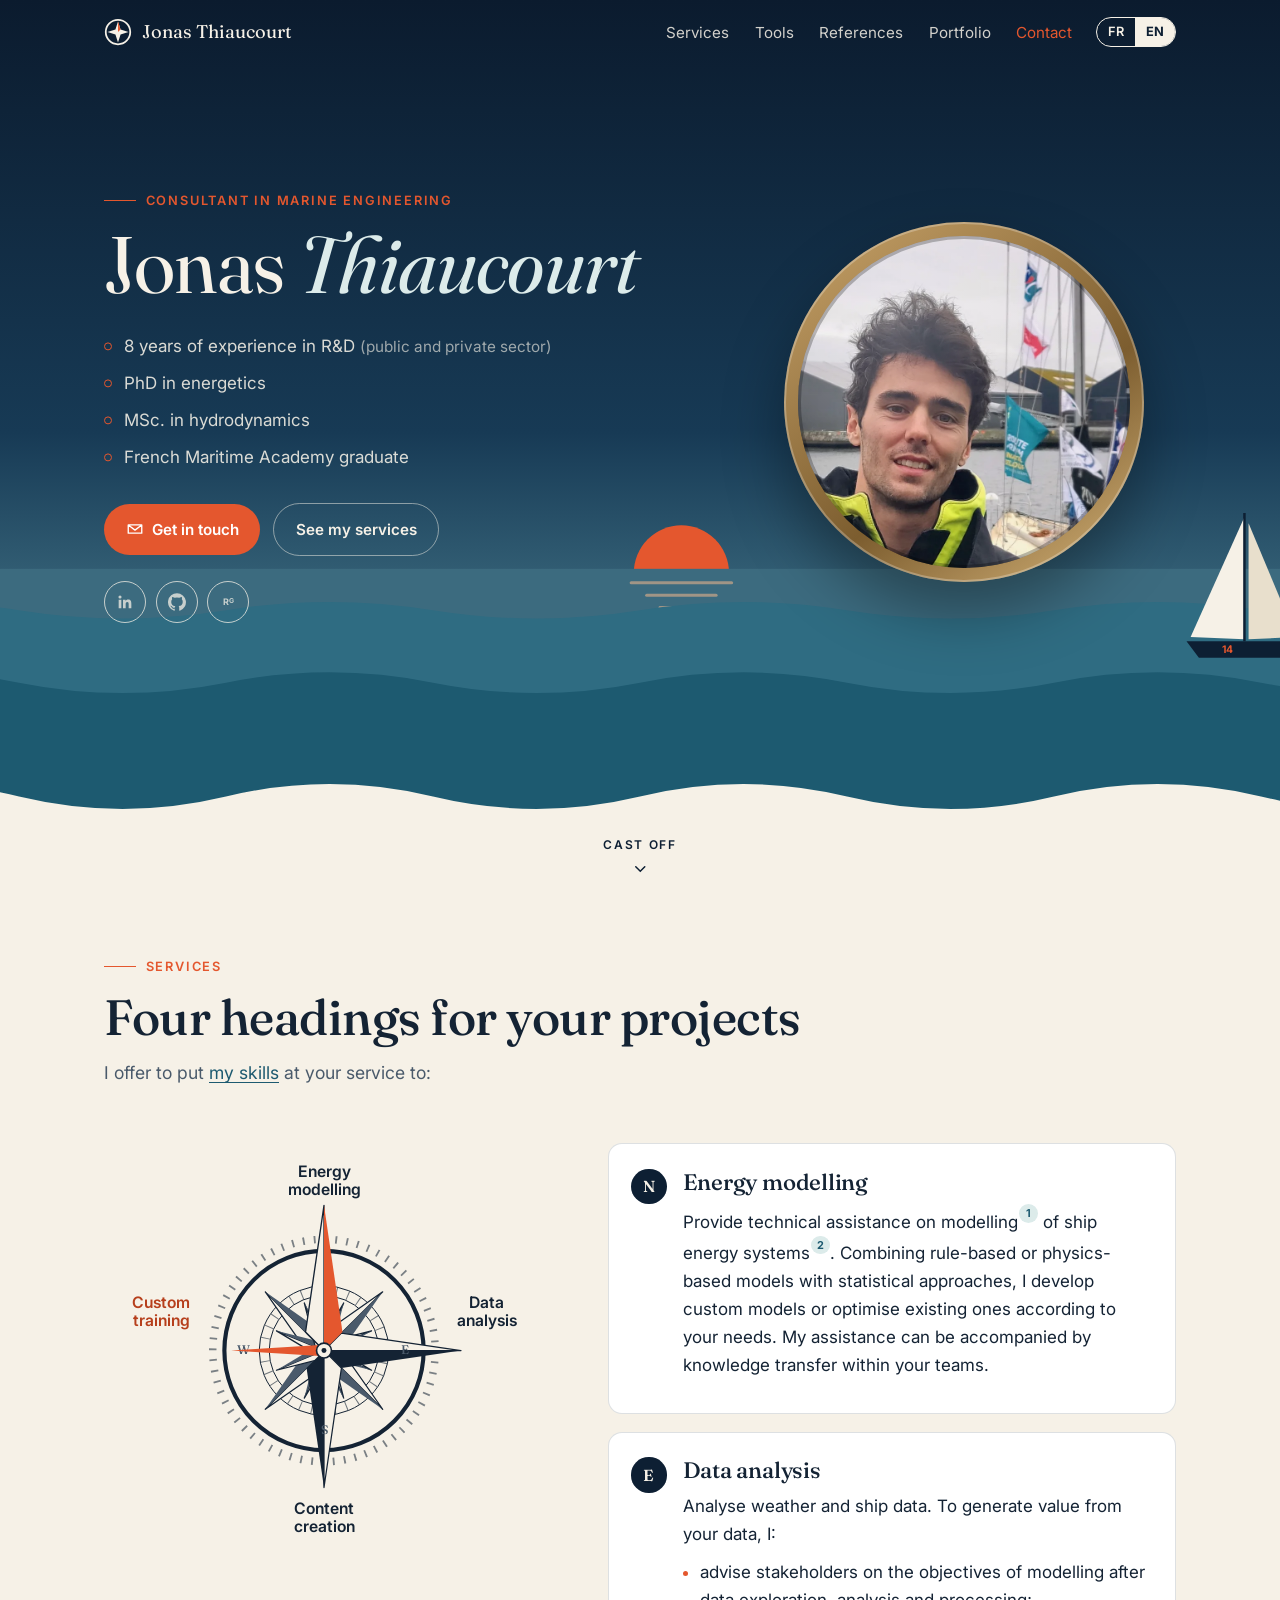
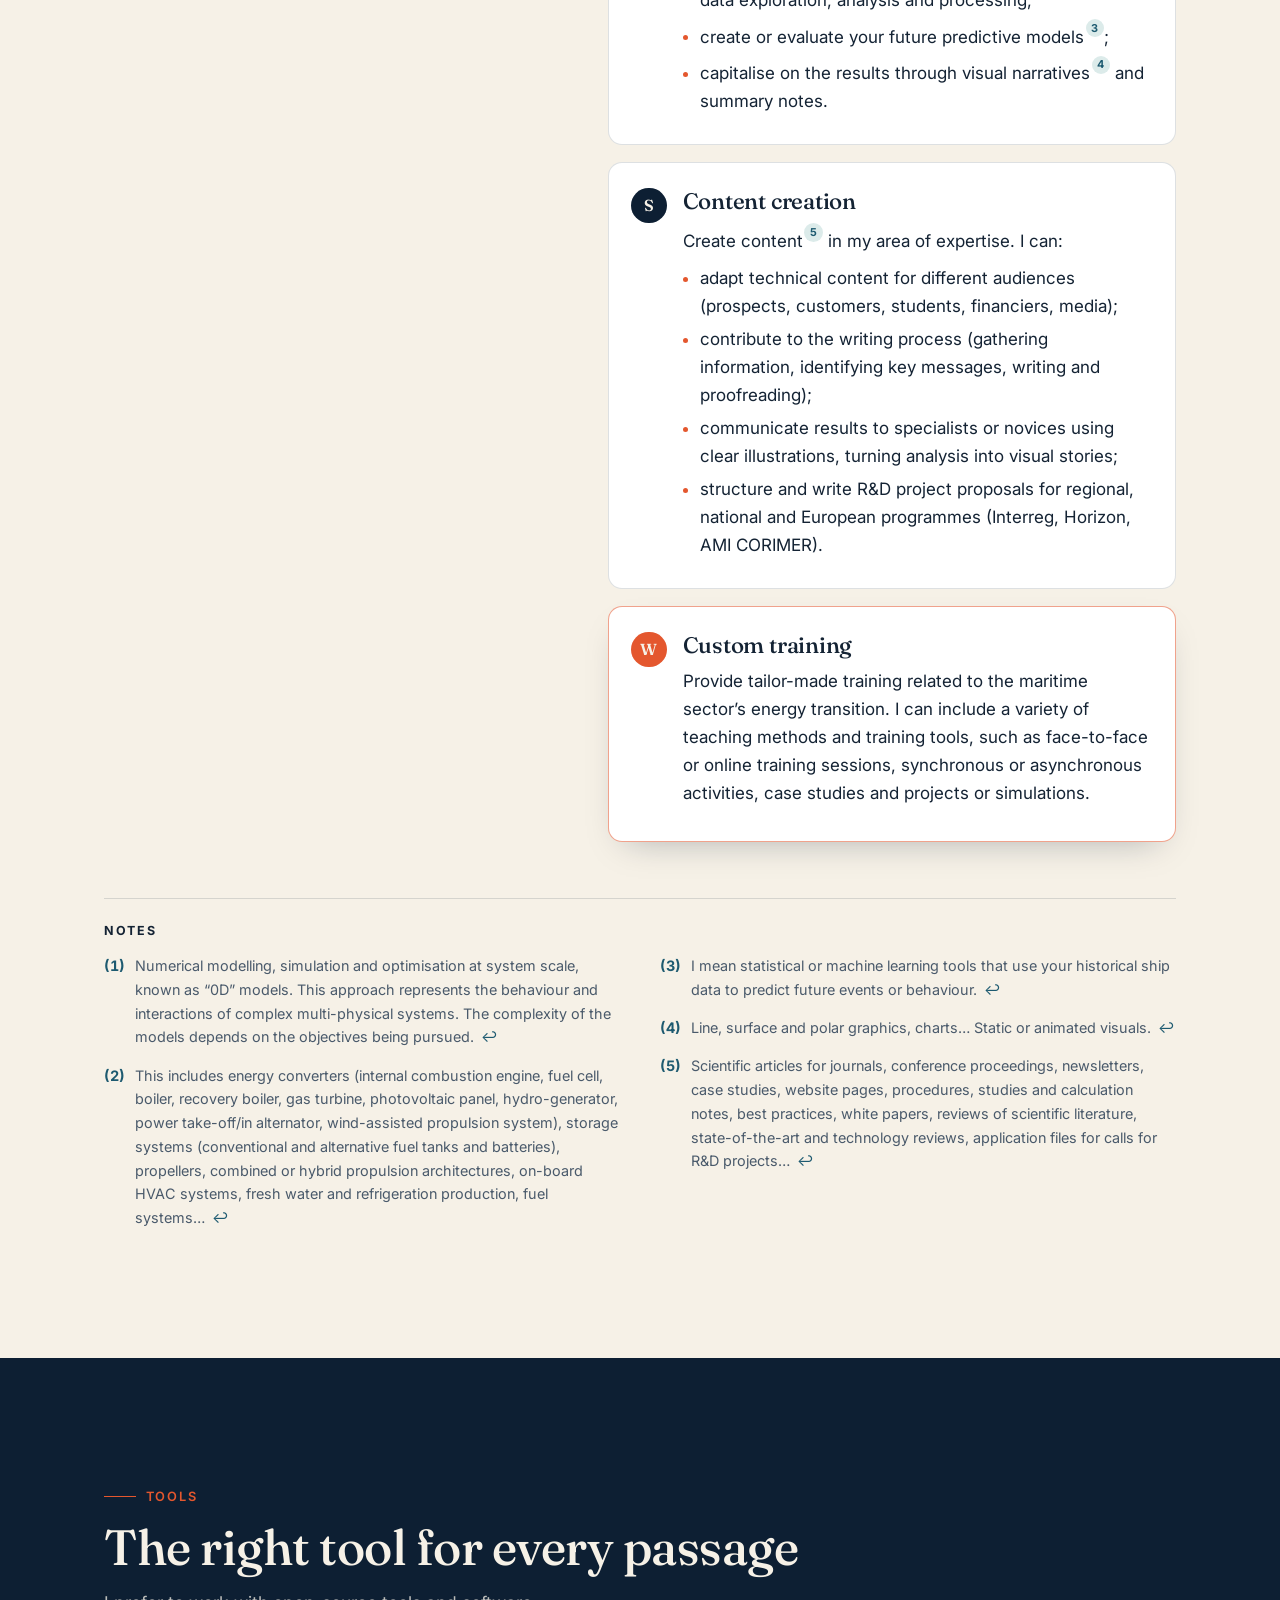
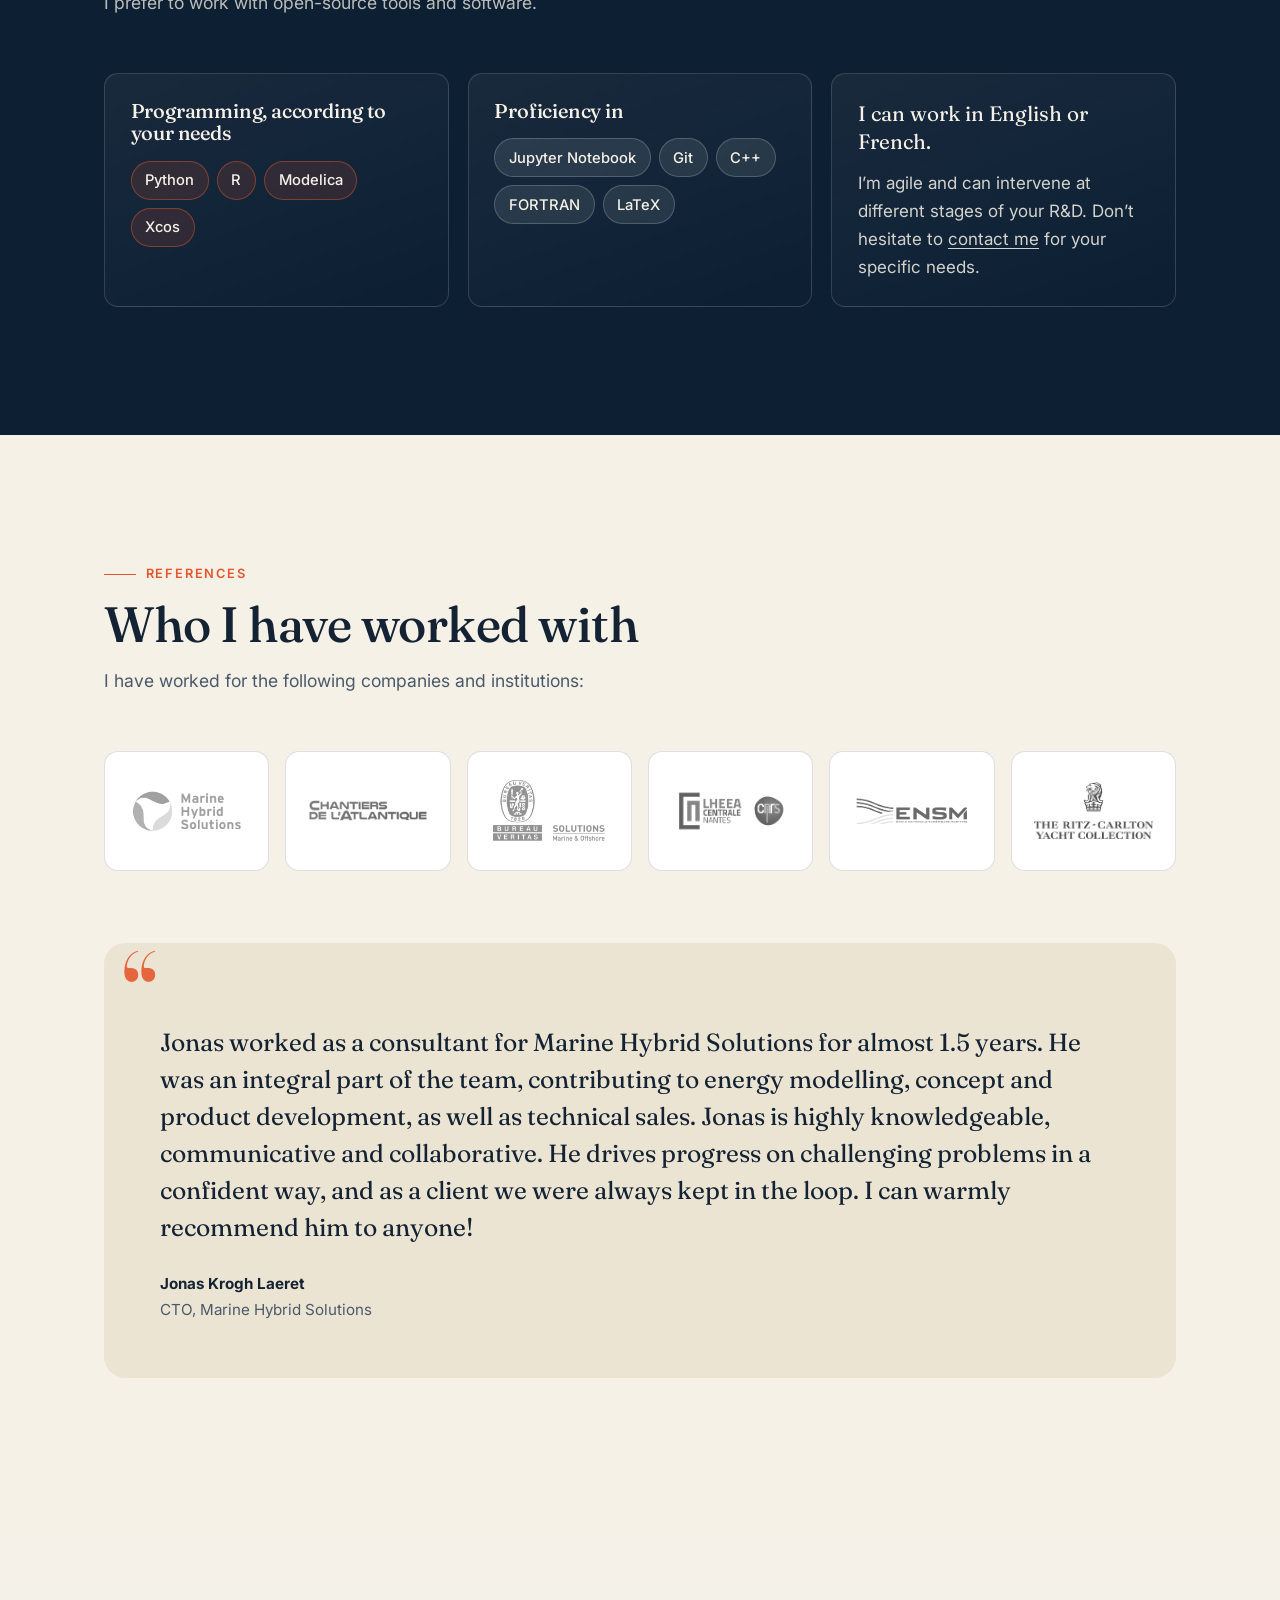
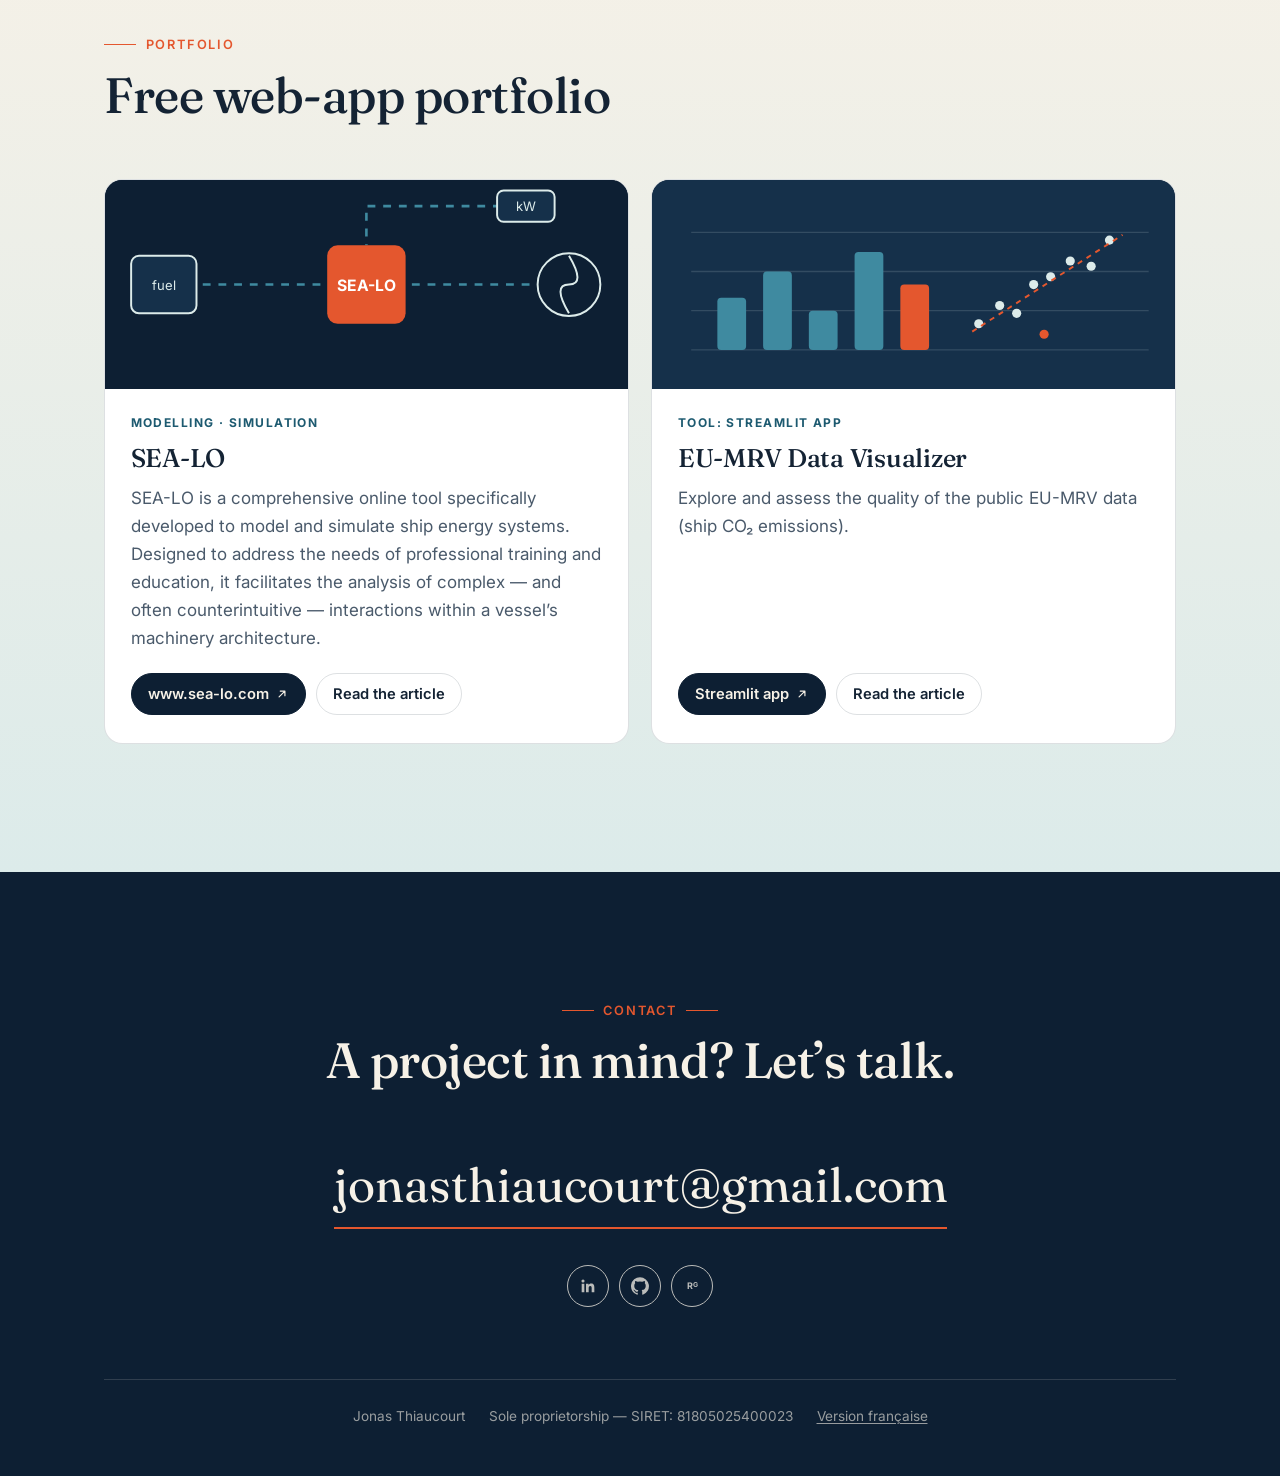
==== en/index.html @ 56e88627 "Nouveau site perso : version statique FR/EN pour GitHub Pages Refonte de jonasthiaucourt.wordpress.c" ====
<!doctype html>
<html lang="en">
<head>
<meta charset="utf-8">
<meta name="viewport" content="width=device-width, initial-scale=1">
<title>Jonas Thiaucourt · Consultant in marine engineering</title>
<meta name="description" content="Jonas Thiaucourt, consultant in marine engineering: ship energy system modelling, data analysis, content creation and training on the maritime energy transition.">
<meta property="og:title" content="Jonas Thiaucourt · Consultant in marine engineering">
<meta property="og:description" content="Ship energy modelling, data analysis, content creation and training.">
<meta property="og:type" content="website">
<meta property="og:image" content="../assets/img/portrait.webp">
<meta name="theme-color" content="#0d1f33">
<link rel="alternate" hreflang="fr" href="../">
<link rel="alternate" hreflang="en" href="./">
<link rel="icon" href="../assets/img/favicon.svg" type="image/svg+xml">
<link rel="preconnect" href="https://fonts.googleapis.com">
<link rel="preconnect" href="https://fonts.gstatic.com" crossorigin>
<link href="https://fonts.googleapis.com/css2?family=Fraunces:ital,opsz,wght@0,9..144,400;0,9..144,500;0,9..144,600;1,9..144,400&family=Inter:wght@400;500;600;700&display=swap" rel="stylesheet">
<link rel="stylesheet" href="../assets/css/style.css">
</head>
<body>

<svg width="0" height="0" style="position:absolute" aria-hidden="true">
  <symbol id="i-linkedin" viewBox="0 0 24 24"><path fill="currentColor" d="M20.45 20.45h-3.56v-5.57c0-1.33-.02-3.04-1.85-3.04-1.85 0-2.14 1.45-2.14 2.94v5.67H9.35V9h3.41v1.56h.05c.48-.9 1.64-1.85 3.37-1.85 3.6 0 4.27 2.37 4.27 5.46v6.28zM5.34 7.43a2.06 2.06 0 1 1 0-4.13 2.06 2.06 0 0 1 0 4.13zM7.12 20.45H3.56V9h3.56v11.45z"/></symbol>
  <symbol id="i-github" viewBox="0 0 24 24"><path fill="currentColor" d="M12 .3a12 12 0 0 0-3.8 23.38c.6.12.82-.26.82-.58l-.01-2.04c-3.34.72-4.04-1.61-4.04-1.61-.55-1.39-1.33-1.76-1.33-1.76-1.09-.74.08-.73.08-.73 1.2.09 1.84 1.24 1.84 1.24 1.07 1.83 2.81 1.3 3.5 1 .1-.78.42-1.31.76-1.61-2.67-.3-5.47-1.33-5.47-5.93 0-1.31.47-2.38 1.24-3.22-.14-.3-.54-1.52.1-3.18 0 0 1-.32 3.3 1.23a11.5 11.5 0 0 1 6 0c2.28-1.55 3.29-1.23 3.29-1.23.64 1.66.24 2.88.12 3.18a4.65 4.65 0 0 1 1.23 3.22c0 4.61-2.8 5.63-5.48 5.92.42.36.81 1.1.81 2.22l-.01 3.29c0 .32.21.7.82.58A12 12 0 0 0 12 .3"/></symbol>
  <symbol id="i-researchgate" viewBox="0 0 24 24"><text x="12" y="16.5" text-anchor="middle" font-family="Inter, Arial, sans-serif" font-size="12" font-weight="700" fill="currentColor">R<tspan font-size="9" dy="-3">G</tspan></text></symbol>
  <symbol id="i-mail" viewBox="0 0 24 24"><path fill="none" stroke="currentColor" stroke-width="1.8" stroke-linecap="round" stroke-linejoin="round" d="M3 6.5h18v11H3zM3.5 7l8.5 6.5L20.5 7"/></symbol>
  <symbol id="i-arrow" viewBox="0 0 24 24"><path fill="none" stroke="currentColor" stroke-width="2" stroke-linecap="round" stroke-linejoin="round" d="M7 17 17 7M9 7h8v8"/></symbol>
  <symbol id="i-compass" viewBox="-12 -12 24 24"><circle r="10.5" fill="none" stroke="currentColor" stroke-width="1.5"/><path d="M0-9 2.2-2.2 9 0 2.2 2.2 0 9-2.2 2.2-9 0-2.2-2.2Z" fill="currentColor"/><path d="M0-9 2.2-2.2 0 0Z" fill="#e4572e"/></symbol>
</svg>

<a class="skip" href="#services">Skip to content</a>

<header class="nav">
  <div class="wrap">
    <a class="brand" href="#top"><svg aria-hidden="true"><use href="#i-compass"/></svg>Jonas Thiaucourt</a>
    <button class="menu-btn" aria-expanded="false" aria-controls="menu" aria-label="Menu">
      <svg width="22" height="22" viewBox="0 0 24 24" aria-hidden="true"><path d="M3 7h18M3 12h18M3 17h18" stroke="currentColor" stroke-width="2" stroke-linecap="round"/></svg>
    </button>
    <ul id="menu">
      <li><a href="#services">Services</a></li>
      <li><a href="#tools">Tools</a></li>
      <li><a href="#references">References</a></li>
      <li><a href="#portfolio">Portfolio</a></li>
      <li><a href="#contact">Contact</a></li>
    </ul>
    <div class="lang" aria-label="Language">
      <a href="../" hreflang="fr" lang="fr">FR</a><span aria-current="true"><b>EN</b></span>
    </div>
  </div>
</header>

<div class="hero" id="top">
  <div class="wrap">
    <div>
      <span class="eyebrow">Consultant in marine engineering</span>
      <h1>Jonas <em>Thiaucourt</em></h1>
      <ul class="creds">
        <li><span>8 years of experience in R&amp;D <small>(public and private sector)</small></span></li>
        <li>PhD in energetics</li>
        <li>MSc. in hydrodynamics</li>
        <li>French Maritime Academy graduate</li>
      </ul>
      <div class="actions">
        <a class="btn primary" href="mailto:jonasthiaucourt@gmail.com"><svg width="18" height="18" aria-hidden="true"><use href="#i-mail"/></svg>Get in touch</a>
        <a class="btn ghost" href="#services">See my services</a>
      </div>
      <ul class="socials">
        <li><a href="https://www.linkedin.com/in/jonasthiaucourt/?locale=en_US" aria-label="LinkedIn"><svg><use href="#i-linkedin"/></svg></a></li>
        <li><a href="https://github.com/jonasT44" aria-label="GitHub"><svg><use href="#i-github"/></svg></a></li>
        <li><a href="https://www.researchgate.net/profile/Jonas-Thiaucourt" aria-label="ResearchGate"><svg><use href="#i-researchgate"/></svg></a></li>
      </ul>
    </div>
    <div class="porthole">
      <img src="../assets/img/portrait.webp" width="800" height="800" alt="Portrait of Jonas Thiaucourt on a pontoon, in front of the sailing yacht Pen-Duick III">
    </div>
  </div>

  <svg id="sea" viewBox="0 0 1600 400" preserveAspectRatio="xMidYMax slice" aria-hidden="true">
    <circle class="sunset" cx="840" cy="84" r="46" fill="#e4572e"/>
    <rect x="0" y="80" width="1600" height="320" fill="#3c6b7f"/>
    <g class="sunset" fill="#f3b88c" opacity=".55">
      <rect x="790" y="92" width="100" height="3" rx="1.5"/><rect x="805" y="104" width="70" height="3" rx="1.5"/><rect x="818" y="116" width="44" height="2.5" rx="1.25"/>
    </g>
    <path class="wave w1" fill="#2f6c82" d="M0 120 Q100 104 200 120 T400 120 T600 120 T800 120 T1000 120 T1200 120 T1400 120 T1600 120 T1800 120 T2000 120 T2200 120 T2400 120 V400 H0 Z"/>
    <!-- Ketch, a tribute to Pen-Duick III -->
    <g transform="translate(1390 0)"><g class="boat">
      <path d="M-62 150 L66 150 L54 166 L-50 166 Z" fill="#0d1f33"/>
      <path d="M-6 148 L-6 30 L-58 146 Z" fill="#f6f1e7"/>
      <path d="M-2 148 L-2 36 L44 146 Z" fill="#e8dfcc"/>
      <path d="M30 148 L30 70 L58 146 Z" fill="#f6f1e7"/>
      <path d="M-6 26 L-6 150 M30 66 L30 150" stroke="#0d1f33" stroke-width="2.4"/>
      <text x="-28" y="161" font-family="Inter, Arial" font-weight="700" font-size="10" fill="#e4572e">14</text></g>
    </g>
    <path class="wave w2" fill="#1d5a70" d="M0 190 Q100 170 200 190 T400 190 T600 190 T800 190 T1000 190 T1200 190 T1400 190 T1600 190 T1800 190 T2000 190 T2200 190 T2400 190 V400 H0 Z"/>
    <path class="wave w3" fill="#f6f1e7" d="M0 300 Q100 276 200 300 T400 300 T600 300 T800 300 T1000 300 T1200 300 T1400 300 T1600 300 T1800 300 T2000 300 T2200 300 T2400 300 V400 H0 Z"/>
  </svg>

  <a class="scroll-cue" href="#services">Cast off
    <svg viewBox="0 0 24 24" aria-hidden="true"><path d="M6 9l6 6 6-6" fill="none" stroke="currentColor" stroke-width="2" stroke-linecap="round"/></svg>
  </a>
</div>

<main>

<section id="services">
  <div class="wrap">
    <div class="section-head reveal">
      <span class="eyebrow">Services</span>
      <h2>Four headings for your projects</h2>
      <p>I offer to put <a href="https://www.linkedin.com/in/jonasthiaucourt/?locale=en_US">my skills</a> at your service to:</p>
    </div>

    <div class="services-grid">
      <div class="compass-wrap reveal">
        <svg class="compass" viewBox="-265 -250 530 500" role="img" aria-label="Compass rose of services: energy modelling to the north, data analysis to the east, content creation to the south, custom training to the west"></svg>
      </div>

      <div class="services">
        <article class="service reveal" id="modelling" data-dir="N" data-short="Energy|modelling">
          <span class="dir" aria-hidden="true">N</span>
          <h3>Energy modelling</h3>
          <p>Provide technical assistance on modelling<sup class="fn" id="ref-1"><a href="#note-1" aria-label="note 1">1</a></sup> of ship energy systems<sup class="fn" id="ref-2"><a href="#note-2" aria-label="note 2">2</a></sup>. Combining rule-based or physics-based models with statistical approaches, I develop custom models or optimise existing ones according to your needs. My assistance can be accompanied by knowledge transfer within your teams.</p>
        </article>

        <article class="service reveal" id="data" data-dir="E" data-short="Data|analysis">
          <span class="dir" aria-hidden="true">E</span>
          <h3>Data analysis</h3>
          <p>Analyse weather and ship data. To generate value from your data, I:</p>
          <ul>
            <li>advise stakeholders on the objectives of modelling after data exploration, analysis and processing;</li>
            <li>create or evaluate your future predictive models<sup class="fn" id="ref-3"><a href="#note-3" aria-label="note 3">3</a></sup>;</li>
            <li>capitalise on the results through visual narratives<sup class="fn" id="ref-4"><a href="#note-4" aria-label="note 4">4</a></sup> and summary notes.</li>
          </ul>
        </article>

        <article class="service reveal" id="content" data-dir="S" data-short="Content|creation">
          <span class="dir" aria-hidden="true">S</span>
          <h3>Content creation</h3>
          <p>Create content<sup class="fn" id="ref-5"><a href="#note-5" aria-label="note 5">5</a></sup> in my area of expertise. I can:</p>
          <ul>
            <li>adapt technical content for different audiences (prospects, customers, students, financiers, media);</li>
            <li>contribute to the writing process (gathering information, identifying key messages, writing and proofreading);</li>
            <li>communicate results to specialists or novices using clear illustrations, turning analysis into visual stories;</li>
            <li>structure and write R&amp;D project proposals for regional, national and European programmes (Interreg, Horizon, AMI CORIMER).</li>
          </ul>
        </article>

        <article class="service reveal" id="training" data-dir="W" data-short="Custom|training">
          <span class="dir" aria-hidden="true">W</span>
          <h3>Custom training</h3>
          <p>Provide tailor-made training related to the maritime sector’s energy transition. I can include a variety of teaching methods and training tools, such as face-to-face or online training sessions, synchronous or asynchronous activities, case studies and projects or simulations.</p>
        </article>
      </div>
    </div>

    <aside class="notes" id="notes" aria-label="Notes">
      <h3>Notes</h3>
      <ol>
        <li id="note-1"><b>(1)</b><span>Numerical modelling, simulation and optimisation at system scale, known as “0D” models. This approach represents the behaviour and interactions of complex multi-physical systems. The complexity of the models depends on the objectives being pursued. <a class="back" href="#ref-1" aria-label="Back to text">↩</a></span></li>
        <li id="note-2"><b>(2)</b><span>This includes energy converters (internal combustion engine, fuel cell, boiler, recovery boiler, gas turbine, photovoltaic panel, hydro-generator, power take-off/in alternator, wind-assisted propulsion system), storage systems (conventional and alternative fuel tanks and batteries), propellers, combined or hybrid propulsion architectures, on-board HVAC systems, fresh water and refrigeration production, fuel systems… <a class="back" href="#ref-2" aria-label="Back to text">↩</a></span></li>
        <li id="note-3"><b>(3)</b><span>I mean statistical or machine learning tools that use your historical ship data to predict future events or behaviour. <a class="back" href="#ref-3" aria-label="Back to text">↩</a></span></li>
        <li id="note-4"><b>(4)</b><span>Line, surface and polar graphics, charts… Static or animated visuals. <a class="back" href="#ref-4" aria-label="Back to text">↩</a></span></li>
        <li id="note-5"><b>(5)</b><span>Scientific articles for journals, conference proceedings, newsletters, case studies, website pages, procedures, studies and calculation notes, best practices, white papers, reviews of scientific literature, state-of-the-art and technology reviews, application files for calls for R&amp;D projects… <a class="back" href="#ref-5" aria-label="Back to text">↩</a></span></li>
      </ol>
    </aside>
  </div>
</section>

<section id="tools" class="tools">
  <div class="wrap">
    <div class="section-head reveal">
      <span class="eyebrow">Tools</span>
      <h2>The right tool for every passage</h2>
      <p>I prefer to work with open-source tools and software.</p>
    </div>
    <div class="tools-grid">
      <div class="panel reveal">
        <h3>Programming, according to your needs</h3>
        <ul class="chips accent">
          <li>Python</li><li>R</li><li>Modelica</li><li>Xcos</li>
        </ul>
      </div>
      <div class="panel reveal">
        <h3>Proficiency in</h3>
        <ul class="chips">
          <li>Jupyter Notebook</li><li>Git</li><li>C++</li><li>FORTRAN</li><li>LaTeX</li>
        </ul>
      </div>
      <div class="panel reveal">
        <p class="big">I can work in English or French.</p>
        <p>I’m agile and can intervene at different stages of your R&amp;D. Don’t hesitate to <a href="#contact" style="color:inherit">contact me</a> for your specific needs.</p>
      </div>
    </div>
  </div>
</section>

<section id="references">
  <div class="wrap">
    <div class="section-head reveal">
      <span class="eyebrow">References</span>
      <h2>Who I have worked with</h2>
      <p>I have worked for the following companies and institutions:</p>
    </div>
    <ul class="logos reveal">
      <li><img src="../assets/img/logos/marine-hybrid-solutions.webp" alt="Marine Hybrid Solutions" loading="lazy" width="346" height="146"></li>
      <li><img src="../assets/img/logos/chantiers-atlantique.webp" alt="Chantiers de l’Atlantique" loading="lazy" width="600" height="104"></li>
      <li><img src="../assets/img/logos/bureau-veritas.webp" alt="Bureau Veritas Solutions Marine &amp; Offshore" loading="lazy" width="400" height="240"></li>
      <li><img src="../assets/img/logos/lheea-cnrs.webp" alt="LHEEA – Centrale Nantes / CNRS" loading="lazy" width="526" height="204"></li>
      <li><img src="../assets/img/logos/ensm.webp" alt="French Maritime Academy (ENSM)" loading="lazy" width="600" height="130"></li>
      <li><img src="../assets/img/logos/ritz-carlton-yacht-collection.webp" alt="The Ritz-Carlton Yacht Collection" loading="lazy" width="503" height="240"></li>
    </ul>

    <figure class="quote reveal">
      <blockquote>
        <p>Jonas worked as a consultant for Marine Hybrid Solutions for almost 1.5 years. He was an integral part of the team, contributing to energy modelling, concept and product development, as well as technical sales. Jonas is highly knowledgeable, communicative and collaborative. He drives progress on challenging problems in a confident way, and as a client we were always kept in the loop. I can warmly recommend him to anyone!</p>
      </blockquote>
      <figcaption>
        <span><strong>Jonas Krogh Laeret</strong>CTO, Marine Hybrid Solutions</span>
      </figcaption>
    </figure>
  </div>
</section>

<section id="portfolio" class="portfolio">
  <div class="wrap">
    <div class="section-head reveal">
      <span class="eyebrow">Portfolio</span>
      <h2>Free web-app portfolio</h2>
    </div>
    <div class="projects">
      <article class="project reveal">
        <div class="visual" aria-hidden="true">
          <svg viewBox="0 0 400 160" preserveAspectRatio="xMidYMid slice">
            <rect width="400" height="160" fill="#0d1f33"/>
            <g stroke="#3f8aa0" stroke-width="2" fill="none" stroke-dasharray="6 6">
              <path d="M70 80 H170"><animate attributeName="stroke-dashoffset" from="24" to="0" dur="1s" repeatCount="indefinite"/></path>
              <path d="M230 80 H330"><animate attributeName="stroke-dashoffset" from="24" to="0" dur="1s" repeatCount="indefinite"/></path>
              <path d="M200 50 V20 H300"><animate attributeName="stroke-dashoffset" from="24" to="0" dur="1.4s" repeatCount="indefinite"/></path>
            </g>
            <rect x="20" y="58" width="50" height="44" rx="6" fill="#15304a" stroke="#dcebea" stroke-width="1.5"/>
            <rect x="170" y="50" width="60" height="60" rx="8" fill="#e4572e"/>
            <circle cx="355" cy="80" r="24" fill="none" stroke="#dcebea" stroke-width="1.5"/>
            <path d="M355 58 Q368 80 355 80 Q342 80 355 102" fill="none" stroke="#dcebea" stroke-width="1.5"/>
            <rect x="300" y="8" width="44" height="24" rx="5" fill="#15304a" stroke="#dcebea" stroke-width="1.5"/>
            <text x="200" y="85" text-anchor="middle" font-family="Inter, Arial" font-size="12" font-weight="700" fill="#fff">SEA-LO</text>
            <text x="45" y="84" text-anchor="middle" font-family="Inter, Arial" font-size="10" fill="#dcebea">fuel</text>
            <text x="322" y="24" text-anchor="middle" font-family="Inter, Arial" font-size="10" fill="#dcebea">kW</text>
          </svg>
        </div>
        <div class="body">
          <span class="kind">Modelling · simulation</span>
          <h3>SEA-LO</h3>
          <p>SEA-LO is a comprehensive online tool specifically developed to model and simulate ship energy systems. Designed to address the needs of professional training and education, it facilitates the analysis of complex — and often counterintuitive — interactions within a vessel’s machinery architecture.</p>
          <div class="links">
            <a href="https://www.sea-lo.com">www.sea-lo.com <svg width="14" height="14" aria-hidden="true"><use href="#i-arrow"/></svg></a>
            <a href="https://www.linkedin.com/pulse/hypothesis-identity-between-power-fuel-savings-ship-case-thiaucourt-7tyye/?trackingId=hUNyaO9STHKhU7PnbIwfeA%3D%3D">Read the article</a>
          </div>
        </div>
      </article>

      <article class="project reveal">
        <div class="visual" aria-hidden="true">
          <svg viewBox="0 0 400 160" preserveAspectRatio="xMidYMid slice">
            <rect width="400" height="160" fill="#15304a"/>
            <g stroke="rgba(220,235,234,.15)"><path d="M30 130 H380 M30 100 H380 M30 70 H380 M30 40 H380"/></g>
            <g fill="#3f8aa0">
              <rect x="50" y="90" width="22" height="40" rx="3"/><rect x="85" y="70" width="22" height="60" rx="3"/><rect x="120" y="100" width="22" height="30" rx="3"/>
              <rect x="155" y="55" width="22" height="75" rx="3"/><rect x="190" y="80" width="22" height="50" rx="3" fill="#e4572e"/>
            </g>
            <g fill="#dcebea">
              <circle cx="250" cy="110" r="3.5"/><circle cx="266" cy="96" r="3.5"/><circle cx="279" cy="102" r="3.5"/><circle cx="292" cy="80" r="3.5"/>
              <circle cx="305" cy="74" r="3.5"/><circle cx="320" cy="62" r="3.5"/><circle cx="336" cy="66" r="3.5"/><circle cx="350" cy="46" r="3.5"/>
              <circle cx="300" cy="118" r="3.5" fill="#e4572e"/>
            </g>
            <path d="M245 116 L360 42" stroke="#e4572e" stroke-width="1.5" stroke-dasharray="4 4"/>
          </svg>
        </div>
        <div class="body">
          <span class="kind">Tool: Streamlit app</span>
          <h3>EU-MRV Data Visualizer</h3>
          <p>Explore and assess the quality of the public EU-MRV data (ship CO₂ emissions).</p>
          <div class="links">
            <a href="https://eumrvdatavisualizer.streamlit.app/">Streamlit app <svg width="14" height="14" aria-hidden="true"><use href="#i-arrow"/></svg></a>
            <a href="https://www.linkedin.com/pulse/eu-mrv-database-quality-analysis-using-free-online-tool-thiaucourt-vwmge/?trackingId=TWVRRAuIRyGxkbVc4AzWKg%3D%3D">Read the article</a>
          </div>
        </div>
      </article>
    </div>
  </div>
</section>

<section id="contact" class="contact">
  <div class="wrap">
    <div class="section-head reveal">
      <span class="eyebrow">Contact</span>
      <h2>A project in mind? Let’s talk.</h2>
    </div>
    <a class="mail reveal" href="mailto:jonasthiaucourt@gmail.com">jonasthiaucourt@gmail.com</a>
    <ul class="socials">
      <li><a href="https://www.linkedin.com/in/jonasthiaucourt/?locale=en_US" aria-label="LinkedIn"><svg><use href="#i-linkedin"/></svg></a></li>
      <li><a href="https://github.com/jonasT44" aria-label="GitHub"><svg><use href="#i-github"/></svg></a></li>
      <li><a href="https://www.researchgate.net/profile/Jonas-Thiaucourt" aria-label="ResearchGate"><svg><use href="#i-researchgate"/></svg></a></li>
    </ul>
    <footer class="legal">
      <span>Jonas Thiaucourt</span>
      <span>Sole proprietorship — SIRET: 81805025400023</span>
      <a href="../" hreflang="fr" lang="fr">Version française</a>
    </footer>
  </div>
</section>

</main>

<script src="../assets/js/main.js" defer></script>
</body>
</html>
---- assets/css/style.css ----
/* Jonas Thiaucourt — site perso
   Palette : marine, océan, écume, papier, orange signal (clin d'œil au « 14 » de Pen-Duick III) */

:root {
  --navy: #0d1f33;
  --navy-2: #15304a;
  --sea: #1d5a70;
  --sea-light: #3f8aa0;
  --foam: #dcebea;
  --paper: #f6f1e7;
  --paper-2: #ece4d3;
  --ink: #142334;
  --ink-soft: #4a5a6b;
  --signal: #e4572e;
  --signal-dark: #b63f1c;
  --line: rgba(20, 35, 52, .14);

  --serif: "Fraunces", Georgia, "Times New Roman", serif;
  --sans: "Inter", system-ui, -apple-system, "Segoe UI", Roboto, sans-serif;

  --max: 72rem;
  --gutter: clamp(1rem, 4vw, 2.5rem);
  --radius: 14px;
}

*, *::before, *::after { box-sizing: border-box; }

html { scroll-behavior: smooth; scroll-padding-top: 4.5rem; }

body {
  margin: 0;
  background: var(--paper);
  color: var(--ink);
  font: 400 1.0625rem/1.65 var(--sans);
  -webkit-font-smoothing: antialiased;
  text-rendering: optimizeLegibility;
}

img { max-width: 100%; height: auto; display: block; }
a { color: var(--sea); text-underline-offset: .18em; text-decoration-thickness: 1px; }
a:hover { color: var(--signal-dark); }
:focus-visible { outline: 2px solid var(--signal); outline-offset: 3px; border-radius: 4px; }

h1, h2, h3 { font-family: var(--serif); font-weight: 500; line-height: 1.12; margin: 0; letter-spacing: -.01em; }

.wrap { max-width: var(--max); margin: 0 auto; padding: 0 var(--gutter); }

.skip {
  position: absolute; left: -999px; top: .5rem; z-index: 100;
  background: var(--navy); color: #fff; padding: .5rem 1rem; border-radius: 8px;
}
.skip:focus { left: .5rem; }

/* ---------- Navigation ---------- */
.nav {
  position: fixed; inset: 0 0 auto 0; z-index: 50;
  transition: background .3s, box-shadow .3s, color .3s;
  color: var(--paper);
}
.nav.scrolled {
  background: rgba(246, 241, 231, .9);
  backdrop-filter: blur(10px);
  -webkit-backdrop-filter: blur(10px);
  box-shadow: 0 1px 0 var(--line);
  color: var(--ink);
}
.nav .wrap { display: flex; align-items: center; gap: 1.5rem; height: 4rem; }
.brand {
  display: flex; align-items: center; gap: .6rem;
  font-family: var(--serif); font-size: 1.15rem; color: inherit; text-decoration: none; white-space: nowrap;
}
.brand svg { width: 28px; height: 28px; }
.nav ul { display: flex; gap: 1.6rem; list-style: none; margin: 0 0 0 auto; padding: 0; }
.nav ul a { color: inherit; text-decoration: none; font-size: .95rem; opacity: .85; }
.nav ul a:hover, .nav ul a.active { opacity: 1; color: var(--signal); }
.lang {
  display: flex; border: 1px solid currentColor; border-radius: 999px; overflow: hidden;
  font-size: .8rem; font-weight: 600; letter-spacing: .04em;
}
.lang a, .lang span { padding: .2rem .65rem; color: inherit; text-decoration: none; }
.lang span { background: currentColor; }
.lang span b { color: var(--navy); }
.nav.scrolled .lang span b { color: var(--paper); }
.menu-btn { display: none; }

@media (max-width: 820px) {
  .nav ul {
    position: absolute; top: 4rem; left: 0; right: 0; flex-direction: column; gap: 0;
    background: var(--paper); color: var(--ink); padding: .5rem var(--gutter) 1rem;
    box-shadow: 0 10px 20px rgba(0,0,0,.08);
    display: none;
  }
  .nav.open ul { display: flex; }
  .nav ul a { display: block; padding: .7rem 0; border-bottom: 1px solid var(--line); }
  .nav .wrap { gap: .75rem; }
  .brand { font-size: 1.05rem; }
  .lang { order: 2; margin-left: auto; }
  .menu-btn {
    order: 3;
    display: inline-flex; background: none; border: 0; color: inherit;
    width: 40px; height: 40px; align-items: center; justify-content: center; cursor: pointer;
  }
}

/* ---------- Hero ---------- */
.hero {
  position: relative; overflow: hidden;
  min-height: 100svh;
  display: flex; align-items: center;
  color: var(--paper);
  background: linear-gradient(180deg, #0b1b2e 0%, #173a55 48%, #3c6b7f 70%, #d9a483 86%, #f0c79a 100%);
  padding: 7rem 0 13rem;
}
.hero .wrap {
  position: relative; z-index: 2;
  display: grid; grid-template-columns: 1.35fr 1fr; gap: clamp(2rem, 6vw, 5rem); align-items: center;
  width: 100%;
}
.eyebrow {
  display: inline-flex; align-items: center; gap: .6rem;
  font-size: .8rem; font-weight: 600; letter-spacing: .14em; text-transform: uppercase;
  color: var(--signal);
}
.eyebrow::before { content: ""; width: 2rem; height: 1px; background: currentColor; }
.hero h1 { font-size: clamp(2.6rem, 7vw, 5rem); margin: .6rem 0 1.4rem; font-weight: 400; }
.hero h1 em { font-style: italic; color: var(--foam); }
.creds { list-style: none; padding: 0; margin: 0 0 2rem; display: grid; gap: .55rem; }
.creds li { display: flex; gap: .75rem; align-items: baseline; color: rgba(246, 241, 231, .88); }
.creds li::before {
  content: ""; flex: none; width: .5rem; height: .5rem; border-radius: 50%;
  border: 1.5px solid var(--signal); transform: translateY(-.1rem);
}
.creds small { opacity: .7; font-size: .9em; }

.actions { display: flex; flex-wrap: wrap; gap: .8rem; align-items: center; }
.btn {
  display: inline-flex; align-items: center; gap: .5rem;
  padding: .8rem 1.35rem; border-radius: 999px; font-weight: 600; font-size: .95rem;
  text-decoration: none; transition: transform .2s, background .2s, color .2s;
}
.btn:hover { transform: translateY(-2px); }
.btn.primary { background: var(--signal); color: #fff; }
.btn.primary:hover { background: var(--signal-dark); color: #fff; }
.btn.ghost { border: 1px solid rgba(246, 241, 231, .5); color: var(--paper); }
.btn.ghost:hover { background: rgba(246, 241, 231, .1); color: var(--paper); }

.socials { display: flex; gap: .6rem; list-style: none; padding: 0; margin: 0; }
.socials a {
  display: grid; place-items: center; width: 42px; height: 42px; border-radius: 50%;
  color: inherit; border: 1px solid currentColor; opacity: .75; transition: opacity .2s, color .2s, transform .2s;
}
.socials a:hover { opacity: 1; color: var(--signal); transform: translateY(-2px); }
.socials svg { width: 18px; height: 18px; }
.hero .socials { margin-top: 1.6rem; }

.porthole {
  position: relative; justify-self: center;
  width: min(100%, 360px); aspect-ratio: 1; border-radius: 50%;
  padding: 14px; background: linear-gradient(145deg, #c9a46a, #7c5d2f 60%, #d8b67b);
  box-shadow: 0 30px 60px rgba(0, 0, 0, .35), inset 0 0 0 2px rgba(255,255,255,.25);
}
.porthole img { width: 100%; height: 100%; object-fit: cover; border-radius: 50%; box-shadow: inset 0 0 20px rgba(0,0,0,.5); }
.porthole::after {
  content: ""; position: absolute; inset: 14px; border-radius: 50%;
  background: radial-gradient(circle at 30% 25%, rgba(255,255,255,.28), transparent 45%);
  box-shadow: inset 0 0 0 3px rgba(0,0,0,.25);
}
.porthole .bolt {
  position: absolute; width: 10px; height: 10px; border-radius: 50%;
  background: radial-gradient(circle at 35% 35%, #f2dcae, #6b4d22);
}

#sea { position: absolute; left: 0; right: 0; bottom: 0; width: 100%; height: 46%; z-index: 1; }
.wave { animation: drift linear infinite; }
.wave.w1 { animation-duration: 22s; }
.wave.w2 { animation-duration: 16s; animation-direction: reverse; }
.wave.w3 { animation-duration: 11s; }
.boat { animation: bob 5s ease-in-out infinite alternate; transform-box: fill-box; transform-origin: 50% 100%; }
@keyframes drift { to { transform: translateX(-800px); } }
@keyframes bob { from { transform: translateY(0) rotate(-1.5deg); } to { transform: translateY(5px) rotate(1.5deg); } }

.scroll-cue {
  position: absolute; left: 50%; bottom: 1.4rem; z-index: 3; transform: translateX(-50%);
  color: var(--navy); font-size: .75rem; letter-spacing: .14em; text-transform: uppercase; text-decoration: none;
  display: flex; flex-direction: column; align-items: center; gap: .3rem; font-weight: 600;
}
.scroll-cue svg { width: 18px; animation: nudge 2s ease-in-out infinite; }
@keyframes nudge { 50% { transform: translateY(5px); } }

@media (max-width: 820px) {
  .hero { padding: 6rem 0 9rem; }
  #sea { height: 26%; }
  .sunset { display: none; }
  .scroll-cue { display: none; }
  .hero .wrap { grid-template-columns: 1fr; }
  .porthole { width: 200px; grid-row: 1; justify-self: start; padding: 9px; }
  .porthole::after { inset: 9px; }
}

/* ---------- Sections ---------- */
section { padding: clamp(4.5rem, 10vw, 8rem) 0; }
.hero + main > section:first-child { padding-top: clamp(2rem, 5vw, 3.5rem); }
.section-head { display: grid; gap: .8rem; margin-bottom: clamp(2rem, 5vw, 3.5rem); max-width: 46rem; }
.section-head h2 { font-size: clamp(2rem, 4.5vw, 3.1rem); }
.section-head p { margin: 0; color: var(--ink-soft); font-size: 1.1rem; }
.bearing { font-variant-numeric: tabular-nums; }

/* Prestations : rose des vents + cartes */
.services-grid { display: grid; grid-template-columns: minmax(280px, 440px) 1fr; gap: clamp(2rem, 5vw, 4rem); align-items: start; }
.compass-wrap { position: sticky; top: 6rem; }
.compass { width: 100%; height: auto; overflow: visible; }
.compass .ring { fill: none; stroke: var(--ink); }
.compass .pt-dark { fill: var(--ink); }
.compass .pt-light { fill: var(--paper); stroke: var(--ink); stroke-width: 1.5; stroke-linejoin: round; }
.compass .minor .pt-dark { fill: var(--ink-soft); }
.compass .main { cursor: pointer; transition: transform .35s cubic-bezier(.2,.8,.3,1.3); transform-origin: 0 0; }
.compass .main .pt-dark { transition: fill .25s; }
.compass .main.on .pt-dark { fill: var(--signal); }
.compass .main.on { transform: scale(1.06); }
.compass text { font-family: var(--sans); font-size: 19px; font-weight: 600; fill: var(--ink); transition: fill .25s; }
.compass .label.on text { fill: var(--signal-dark); }
.compass .card-pt { font-family: var(--serif); font-size: 15px; fill: var(--ink-soft); font-weight: 500; }
.compass .needle { transition: transform .9s cubic-bezier(.3,1.4,.4,1); }

.services { display: grid; gap: 1.1rem; }
.service {
  position: relative; background: #fff; border: 1px solid var(--line); border-radius: var(--radius);
  padding: 1.6rem 1.7rem 1.5rem 4.6rem;
  transition: border-color .25s, box-shadow .25s, transform .25s;
}
.service.on, .service:hover { border-color: rgba(228, 87, 46, .55); box-shadow: 0 14px 34px -18px rgba(13, 31, 51, .35); }
.service .dir {
  position: absolute; left: 1.4rem; top: 1.55rem;
  width: 2.2rem; height: 2.2rem; border-radius: 50%; display: grid; place-items: center;
  font-family: var(--serif); font-weight: 600; font-size: 1rem;
  background: var(--navy); color: var(--paper); transition: background .25s;
}
.service.on .dir, .service:hover .dir { background: var(--signal); }
.service h3 { font-size: 1.4rem; margin-bottom: .55rem; }
.service p { margin: 0 0 .6rem; }
.service ul { margin: .3rem 0 0; padding-left: 1.1rem; }
.service li { margin: .3rem 0; }
.service li::marker { color: var(--signal); }

sup.fn a {
  display: inline-grid; place-items: center; min-width: 1.15rem; height: 1.15rem; padding: 0 .2rem;
  margin-left: .1rem; border-radius: 999px; font-size: .68rem; font-weight: 700; text-decoration: none;
  background: var(--foam); color: var(--sea); vertical-align: .35em; line-height: 1;
}
sup.fn a:hover { background: var(--signal); color: #fff; }

.notes {
  margin-top: clamp(2.5rem, 5vw, 3.5rem); padding-top: 1.6rem; border-top: 1px solid var(--line);
  font-size: .9rem; color: var(--ink-soft);
}
.notes h3 { font-family: var(--sans); font-size: .78rem; text-transform: uppercase; letter-spacing: .14em; font-weight: 700; margin-bottom: 1rem; color: var(--ink); }
.notes ol { margin: 0; padding: 0; list-style: none; columns: 2 22rem; column-gap: 2.5rem; }
.notes li { break-inside: avoid; margin-bottom: .9rem; display: flex; gap: .6rem; }
.notes li > b { flex: none; color: var(--sea); font-variant-numeric: tabular-nums; }
.notes li:target { color: var(--ink); }
.notes li:target > b { color: var(--signal); }
.notes .back { text-decoration: none; margin-left: .2rem; }

@media (max-width: 900px) {
  .services-grid { grid-template-columns: 1fr; }
  .compass-wrap { position: static; max-width: 340px; margin: 0 auto; }
  .service { padding: 1.4rem 1.3rem 1.3rem 1.3rem; }
  .service .dir { position: static; margin-bottom: .8rem; }
}

/* Outils */
.tools { background: var(--navy); color: var(--paper); }
.tools .section-head p { color: rgba(246, 241, 231, .75); }
.tools-grid { display: grid; grid-template-columns: repeat(auto-fit, minmax(17rem, 1fr)); gap: 1.2rem; }
.panel {
  border: 1px solid rgba(246, 241, 231, .16); border-radius: var(--radius); padding: 1.6rem;
  background: linear-gradient(160deg, rgba(255,255,255,.05), rgba(255,255,255,0));
}
.panel h3 { font-size: 1.25rem; margin-bottom: 1rem; }
.chips { display: flex; flex-wrap: wrap; gap: .5rem; list-style: none; margin: 0; padding: 0; }
.chips li {
  padding: .4rem .85rem; border-radius: 999px; font-size: .92rem; font-weight: 500;
  background: rgba(220, 235, 234, .1); border: 1px solid rgba(220, 235, 234, .22);
}
.chips.accent li { background: rgba(228, 87, 46, .14); border-color: rgba(228, 87, 46, .45); }
.panel p { margin: 0; color: rgba(246, 241, 231, .85); }
.panel p + p { margin-top: .8rem; }
.panel .big { font-family: var(--serif); font-size: 1.3rem; color: var(--paper); line-height: 1.35; }

/* Références */
.logos {
  display: grid; grid-template-columns: repeat(auto-fit, minmax(10rem, 1fr)); gap: 1rem;
  list-style: none; padding: 0; margin: 0 0 clamp(3rem, 6vw, 4.5rem);
}
.logos li {
  background: #fff; border: 1px solid var(--line); border-radius: var(--radius);
  height: 7.5rem; display: grid; place-items: center; padding: 1.2rem 1.4rem;
}
.logos img {
  max-height: 4.2rem; width: auto; object-fit: contain;
  filter: grayscale(1) contrast(1.1); opacity: .7; transition: filter .3s, opacity .3s;
}
.logos li:hover img { filter: none; opacity: 1; }

.quote {
  position: relative; margin: 0; padding: clamp(2rem, 5vw, 3.5rem);
  background: var(--paper-2); border-radius: calc(var(--radius) * 1.5);
}
.quote::before {
  content: "“"; position: absolute; top: -.2rem; left: 1.2rem;
  font-family: var(--serif); font-size: 8rem; line-height: 1; color: var(--signal); opacity: .9;
}
.quote blockquote { margin: 0; font-family: var(--serif); font-size: clamp(1.2rem, 2.4vw, 1.55rem); line-height: 1.5; font-weight: 400; }
.quote figcaption { margin-top: 1.4rem; display: flex; align-items: center; gap: 1rem; font-size: .95rem; color: var(--ink-soft); }
.quote figcaption strong { color: var(--ink); display: block; }
.quote figcaption img { width: 120px; }

/* Portfolio */
.portfolio { background: linear-gradient(180deg, var(--paper) 0%, var(--foam) 100%); }
.projects { display: grid; grid-template-columns: repeat(auto-fit, minmax(20rem, 1fr)); gap: 1.4rem; }
.project {
  display: flex; flex-direction: column; background: #fff; border: 1px solid var(--line);
  border-radius: calc(var(--radius) * 1.3); overflow: hidden;
  transition: transform .25s, box-shadow .25s;
}
.project:hover { transform: translateY(-4px); box-shadow: 0 24px 40px -24px rgba(13, 31, 51, .45); }
.project .visual { aspect-ratio: 5 / 2; background: var(--navy); position: relative; overflow: hidden; }
.project .visual svg { position: absolute; inset: 0; width: 100%; height: 100%; }
.project .body { padding: 1.5rem 1.6rem 1.7rem; display: flex; flex-direction: column; gap: .7rem; flex: 1; }
.project .kind { font-size: .75rem; font-weight: 700; letter-spacing: .12em; text-transform: uppercase; color: var(--sea); }
.project h3 { font-size: 1.6rem; }
.project p { margin: 0; color: var(--ink-soft); }
.project .links { margin-top: auto; padding-top: .6rem; display: flex; flex-wrap: wrap; gap: .6rem; }
.project .links a {
  display: inline-flex; align-items: center; gap: .4rem; text-decoration: none; font-weight: 600; font-size: .92rem;
  padding: .5rem 1rem; border-radius: 999px; border: 1px solid var(--line); color: var(--ink);
}
.project .links a:first-child { background: var(--navy); color: var(--paper); border-color: var(--navy); }
.project .links a:hover { border-color: var(--signal); color: var(--signal-dark); }
.project .links a:first-child:hover { background: var(--signal); border-color: var(--signal); color: #fff; }

/* Contact */
.contact {
  background: var(--navy); color: var(--paper); text-align: center; position: relative; overflow: hidden;
  padding-bottom: 3rem;
}
.contact .section-head { margin-left: auto; margin-right: auto; justify-items: center; }
.contact .eyebrow::after { content: ""; width: 2rem; height: 1px; background: currentColor; }
.contact .mail {
  display: inline-block; font-family: var(--serif); font-size: clamp(1.4rem, 5vw, 3rem); color: var(--paper);
  text-decoration: none; border-bottom: 2px solid var(--signal); padding-bottom: .2rem; word-break: break-all;
}
.contact .mail:hover { color: var(--signal); }
.contact .socials { justify-content: center; margin: 2.2rem 0 0; }
.legal { margin-top: 4.5rem; padding-top: 1.6rem; border-top: 1px solid rgba(246, 241, 231, .15); font-size: .85rem; color: rgba(246, 241, 231, .6); display: flex; flex-wrap: wrap; gap: .5rem 1.5rem; justify-content: center; }
.legal a { color: inherit; }

/* Apparition au défilement */
.reveal { opacity: 0; transform: translateY(18px); transition: opacity .7s ease, transform .7s ease; }
.reveal.in { opacity: 1; transform: none; }

@media (prefers-reduced-motion: reduce) {
  html { scroll-behavior: auto; }
  *, *::before, *::after { animation: none !important; transition: none !important; }
  .reveal { opacity: 1; transform: none; }
}
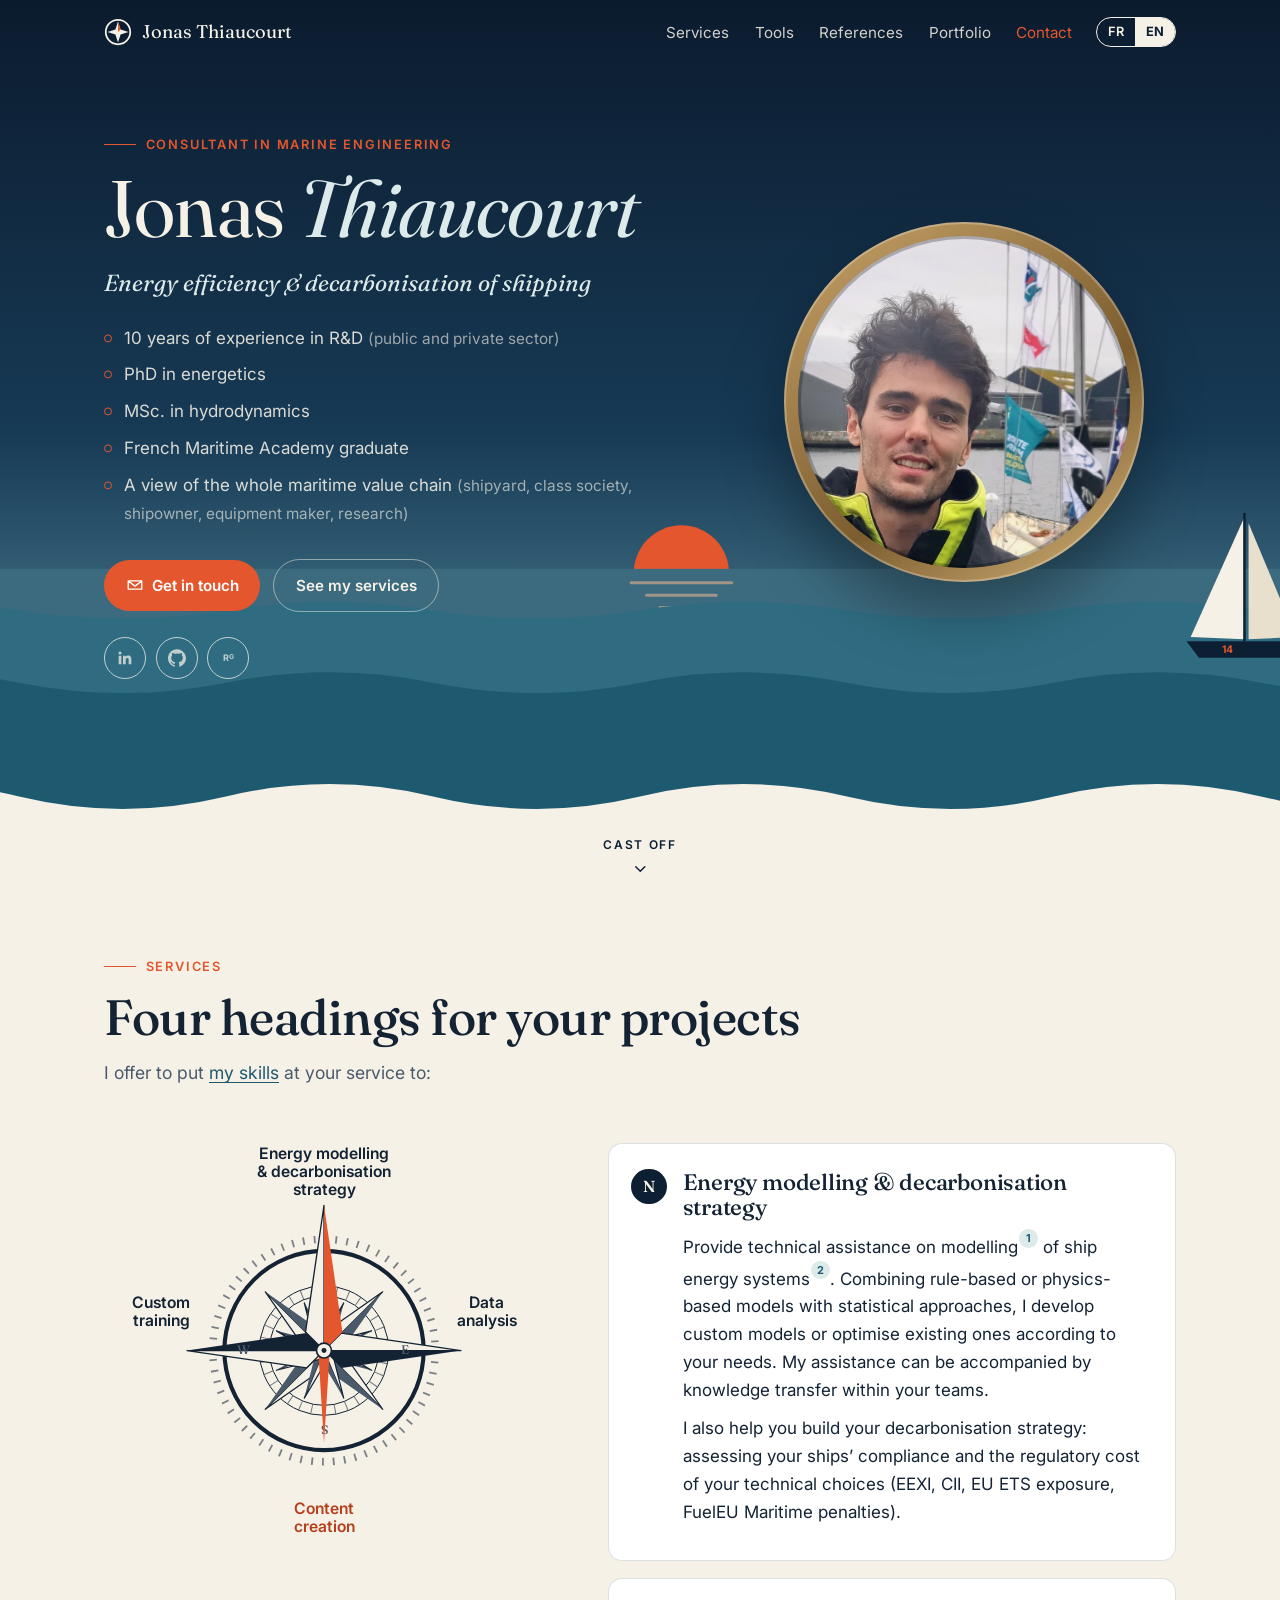
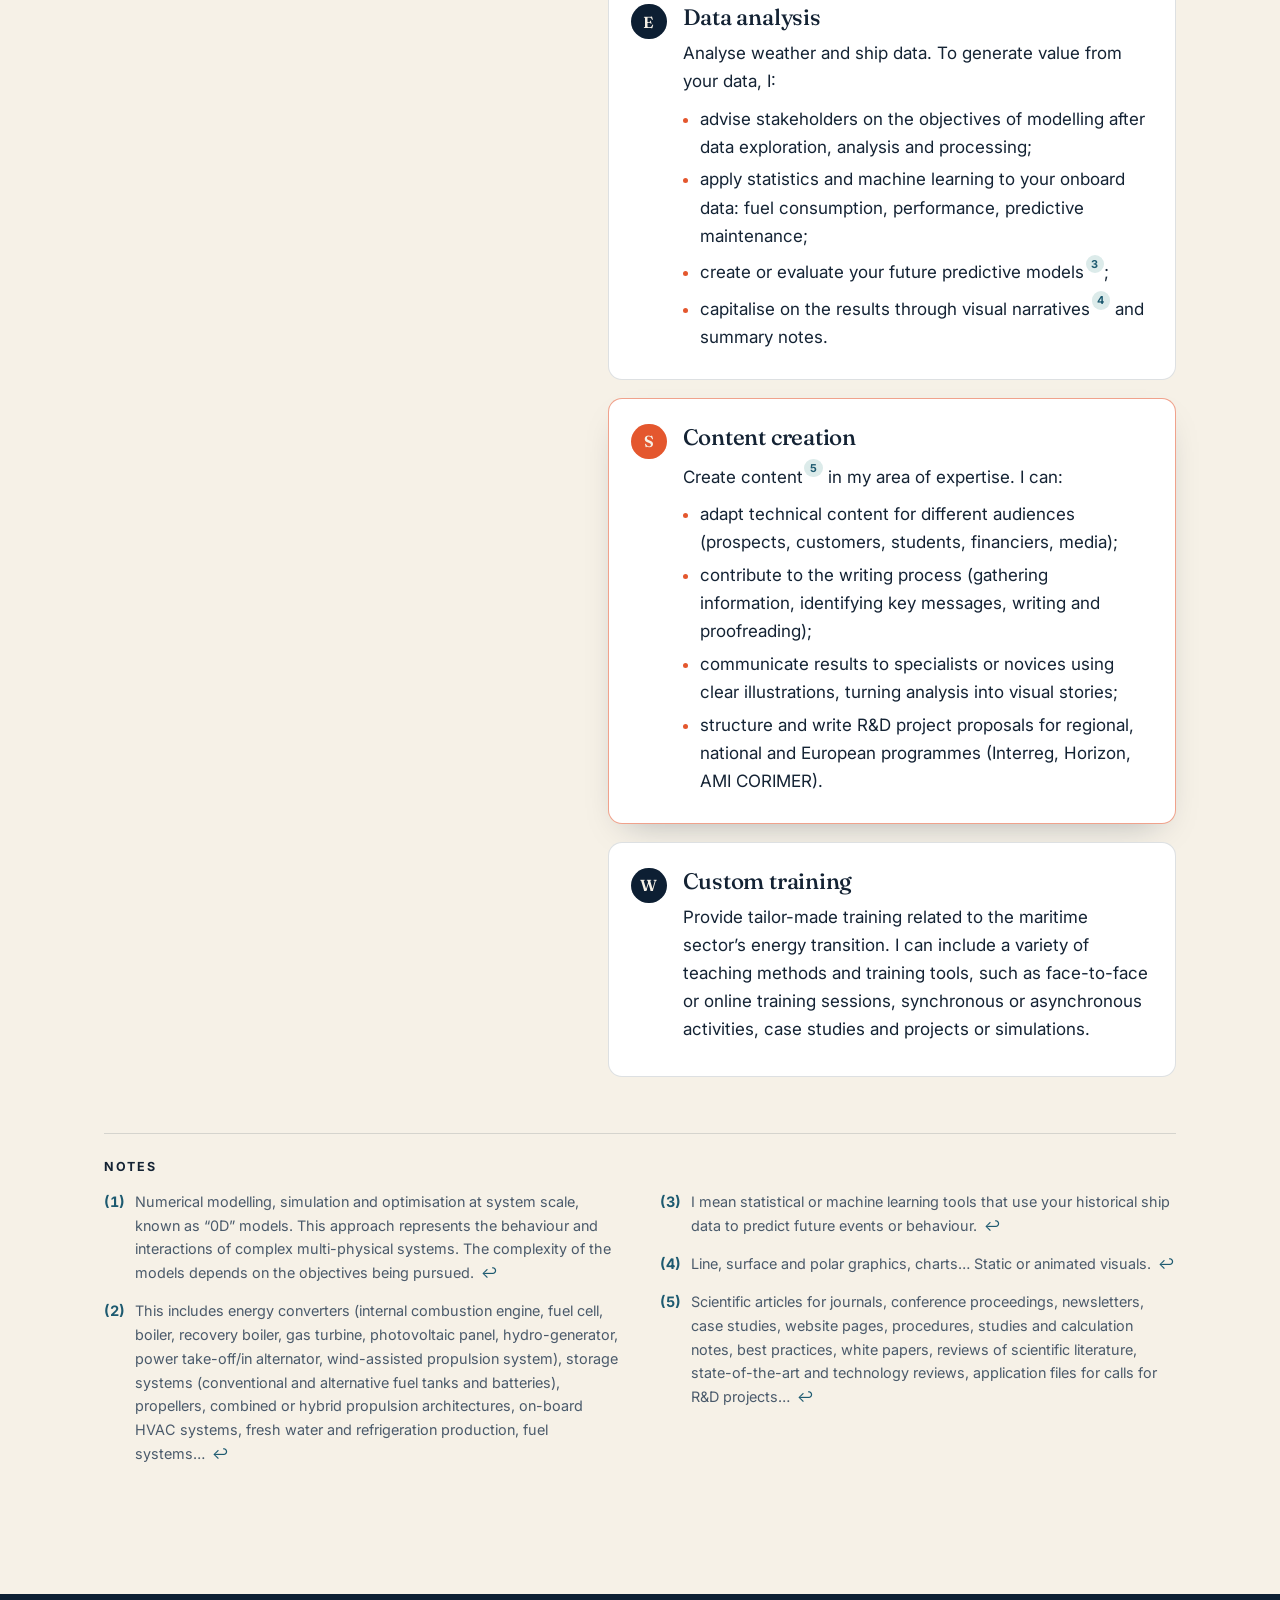
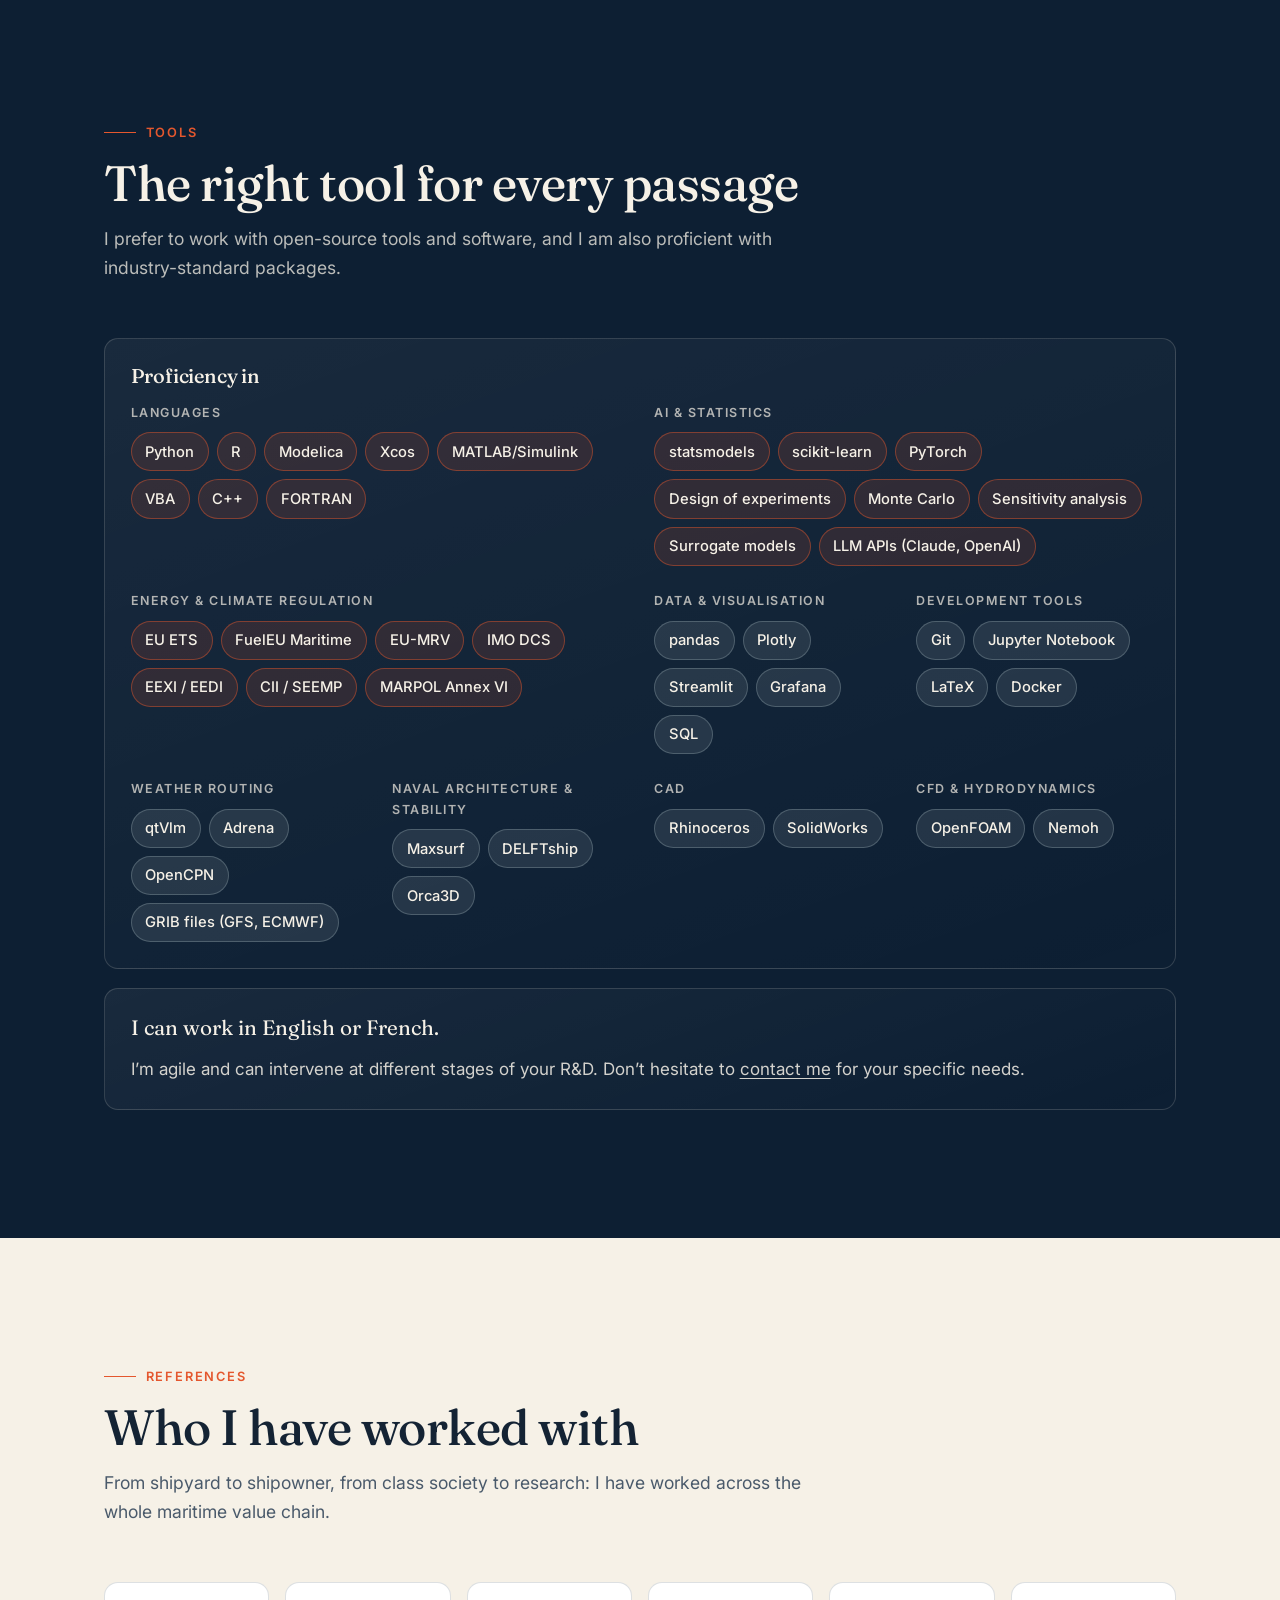
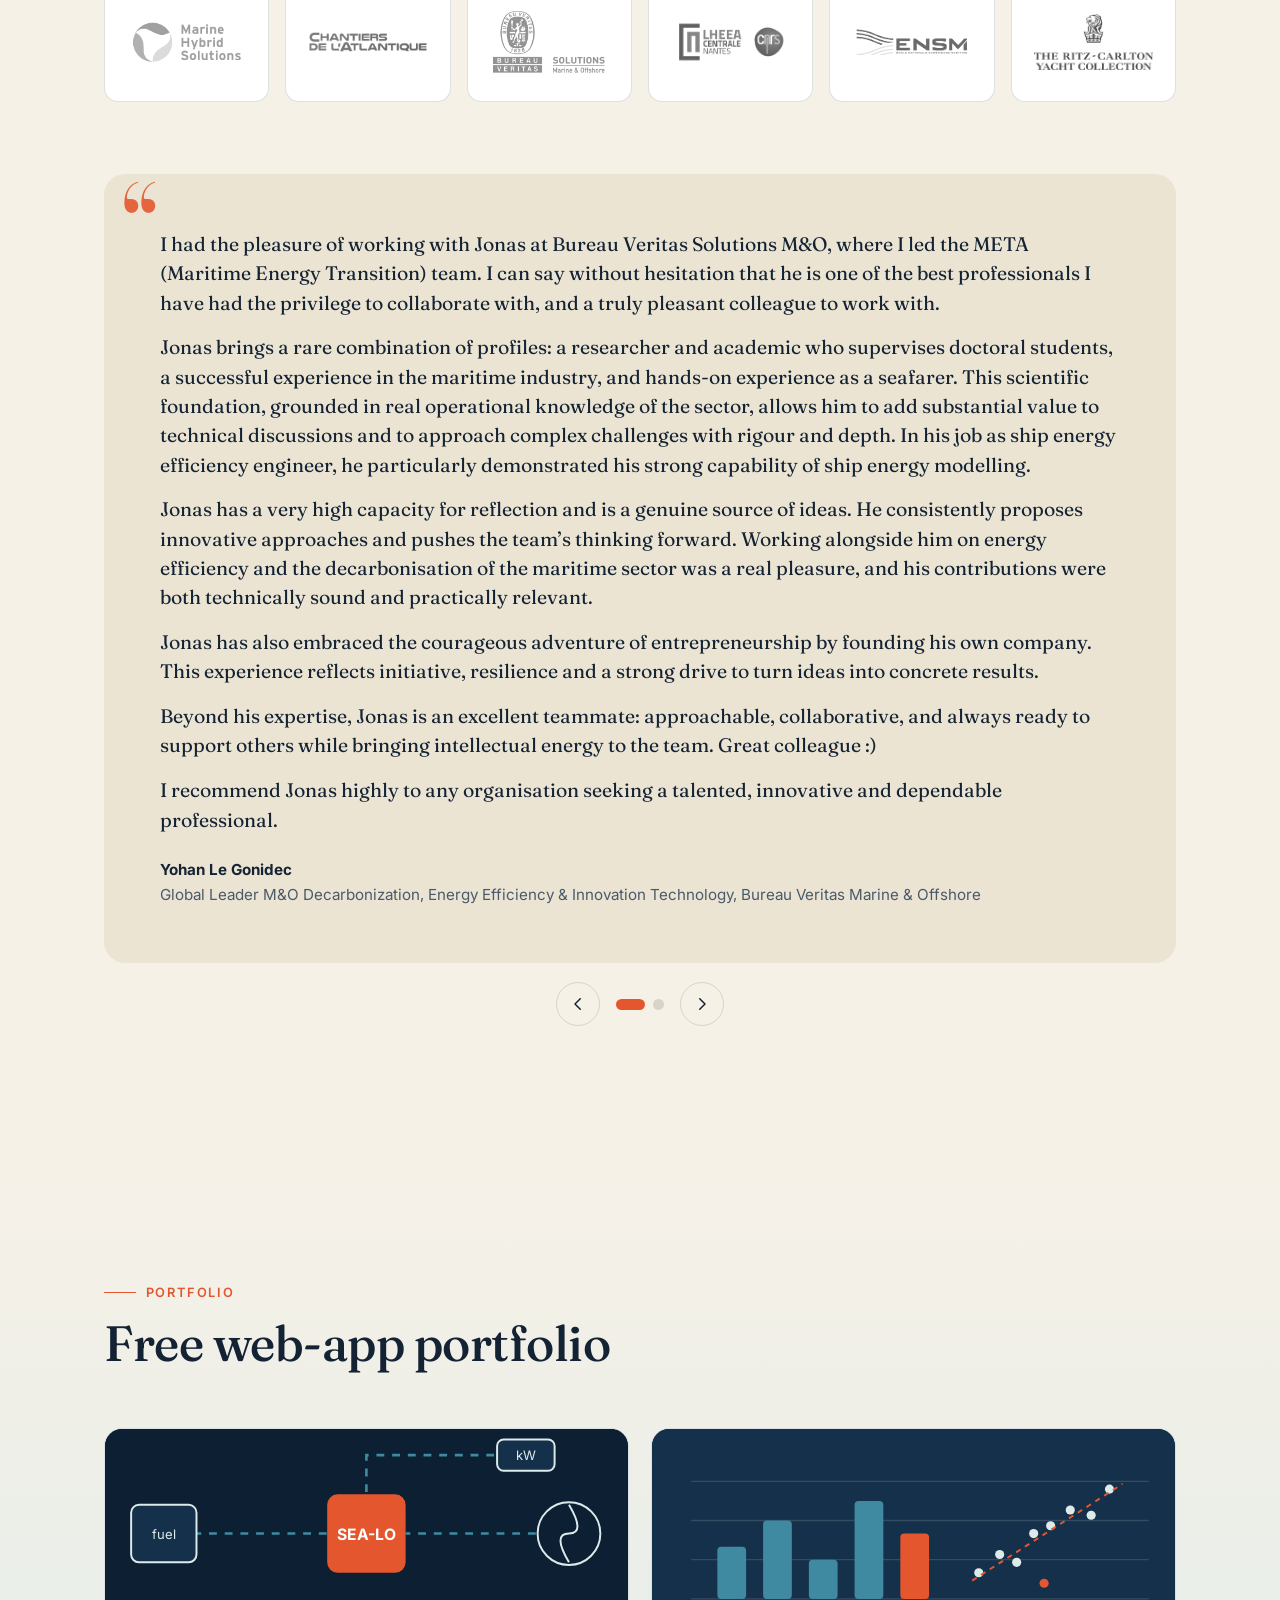
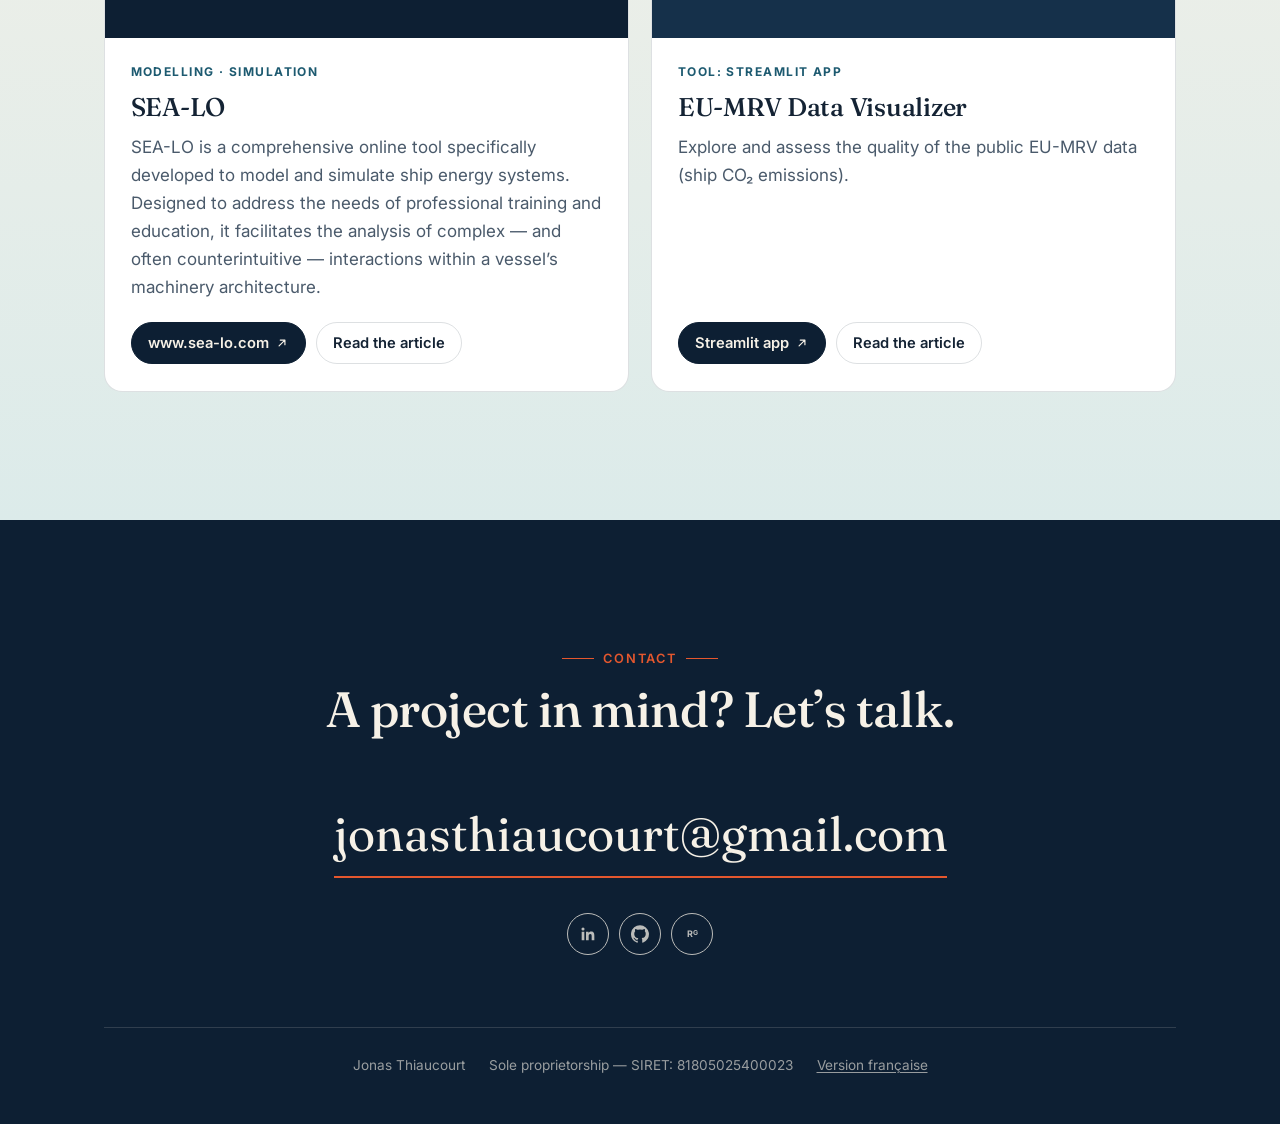
==== commit ec4934cc: "Site update 2026-11-20 13:01" ====
--- a/en/index.html
+++ b/en/index.html
@@ -4,9 +4,9 @@
 <meta charset="utf-8">
 <meta name="viewport" content="width=device-width, initial-scale=1">
 <title>Jonas Thiaucourt · Consultant in marine engineering</title>
-<meta name="description" content="Jonas Thiaucourt, consultant in marine engineering: ship energy system modelling, data analysis, content creation and training on the maritime energy transition.">
+<meta name="description" content="Jonas Thiaucourt, consultant in marine engineering: ship energy system modelling, decarbonisation strategy and regulation (EU ETS, FuelEU Maritime, EEXI, CII), data analysis, content creation and training on the maritime energy transition.">
 <meta property="og:title" content="Jonas Thiaucourt · Consultant in marine engineering">
-<meta property="og:description" content="Ship energy modelling, data analysis, content creation and training.">
+<meta property="og:description" content="Ship energy modelling, decarbonisation strategy, data analysis, content creation and training.">
 <meta property="og:type" content="website">
 <meta property="og:image" content="../assets/img/portrait.webp">
 <meta name="theme-color" content="#0d1f33">
@@ -55,11 +55,13 @@
     <div>
       <span class="eyebrow">Consultant in marine engineering</span>
       <h1>Jonas <em>Thiaucourt</em></h1>
+      <p class="tagline">Energy efficiency &amp; decarbonisation of shipping</p>
       <ul class="creds">
-        <li><span>8 years of experience in R&amp;D <small>(public and private sector)</small></span></li>
+        <li><span>10 years of experience in R&amp;D <small>(public and private sector)</small></span></li>
         <li>PhD in energetics</li>
         <li>MSc. in hydrodynamics</li>
         <li>French Maritime Academy graduate</li>
+        <li><span>A view of the whole maritime value chain <small>(shipyard, class society, shipowner, equipment maker, research)</small></span></li>
       </ul>
       <div class="actions">
         <a class="btn primary" href="mailto:jonasthiaucourt@gmail.com"><svg width="18" height="18" aria-hidden="true"><use href="#i-mail"/></svg>Get in touch</a>
@@ -113,14 +115,15 @@
 
     <div class="services-grid">
       <div class="compass-wrap reveal">
-        <svg class="compass" viewBox="-265 -250 530 500" role="img" aria-label="Compass rose of services: energy modelling to the north, data analysis to the east, content creation to the south, custom training to the west"></svg>
+        <svg class="compass" viewBox="-265 -250 530 500" role="img" aria-label="Compass rose of services: energy modelling and decarbonisation strategy to the north, data analysis to the east, content creation to the south, custom training to the west"></svg>
       </div>
 
       <div class="services">
-        <article class="service reveal" id="modelling" data-dir="N" data-short="Energy|modelling">
+        <article class="service reveal" id="modelling" data-dir="N" data-short="Energy modelling|&amp; decarbonisation|strategy">
           <span class="dir" aria-hidden="true">N</span>
-          <h3>Energy modelling</h3>
+          <h3>Energy modelling &amp; decarbonisation strategy</h3>
           <p>Provide technical assistance on modelling<sup class="fn" id="ref-1"><a href="#note-1" aria-label="note 1">1</a></sup> of ship energy systems<sup class="fn" id="ref-2"><a href="#note-2" aria-label="note 2">2</a></sup>. Combining rule-based or physics-based models with statistical approaches, I develop custom models or optimise existing ones according to your needs. My assistance can be accompanied by knowledge transfer within your teams.</p>
+          <p>I also help you build your decarbonisation strategy: assessing your ships’ compliance and the regulatory cost of your technical choices (EEXI, CII, EU ETS exposure, FuelEU Maritime penalties).</p>
         </article>
 
         <article class="service reveal" id="data" data-dir="E" data-short="Data|analysis">
@@ -129,6 +132,7 @@
           <p>Analyse weather and ship data. To generate value from your data, I:</p>
           <ul>
             <li>advise stakeholders on the objectives of modelling after data exploration, analysis and processing;</li>
+            <li>apply statistics and machine learning to your onboard data: fuel consumption, performance, predictive maintenance;</li>
             <li>create or evaluate your future predictive models<sup class="fn" id="ref-3"><a href="#note-3" aria-label="note 3">3</a></sup>;</li>
             <li>capitalise on the results through visual narratives<sup class="fn" id="ref-4"><a href="#note-4" aria-label="note 4">4</a></sup> and summary notes.</li>
           </ul>
@@ -172,20 +176,67 @@
     <div class="section-head reveal">
       <span class="eyebrow">Tools</span>
       <h2>The right tool for every passage</h2>
-      <p>I prefer to work with open-source tools and software.</p>
+      <p>I prefer to work with open-source tools and software, and I am also proficient with industry-standard packages.</p>
     </div>
     <div class="tools-grid">
       <div class="panel reveal">
-        <h3>Programming, according to your needs</h3>
-        <ul class="chips accent">
-          <li>Python</li><li>R</li><li>Modelica</li><li>Xcos</li>
-        </ul>
-      </div>
-      <div class="panel reveal">
         <h3>Proficiency in</h3>
-        <ul class="chips">
-          <li>Jupyter Notebook</li><li>Git</li><li>C++</li><li>FORTRAN</li><li>LaTeX</li>
-        </ul>
+        <div class="tool-groups">
+          <div class="wide">
+            <h4>Languages</h4>
+            <ul class="chips accent">
+              <li>Python</li><li>R</li><li>Modelica</li><li>Xcos</li><li>MATLAB/Simulink</li><li>VBA</li><li>C++</li><li>FORTRAN</li>
+            </ul>
+          </div>
+          <div class="wide">
+            <h4>AI &amp; statistics</h4>
+            <ul class="chips accent">
+              <li>statsmodels</li><li>scikit-learn</li><li>PyTorch</li><li>Design of experiments</li><li>Monte Carlo</li><li>Sensitivity analysis</li><li>Surrogate models</li><li>LLM APIs (Claude, OpenAI)</li>
+            </ul>
+          </div>
+          <div class="wide">
+            <h4>Energy &amp; climate regulation</h4>
+            <ul class="chips accent">
+              <li>EU ETS</li><li>FuelEU Maritime</li><li>EU-MRV</li><li>IMO DCS</li><li>EEXI / EEDI</li><li>CII / SEEMP</li><li>MARPOL Annex VI</li>
+            </ul>
+          </div>
+          <div>
+            <h4>Data &amp; visualisation</h4>
+            <ul class="chips">
+              <li>pandas</li><li>Plotly</li><li>Streamlit</li><li>Grafana</li><li>SQL</li>
+            </ul>
+          </div>
+          <div>
+            <h4>Development tools</h4>
+            <ul class="chips">
+              <li>Git</li><li>Jupyter Notebook</li><li>LaTeX</li><li>Docker</li>
+            </ul>
+          </div>
+          <div>
+            <h4>Weather routing</h4>
+            <ul class="chips">
+              <li>qtVlm</li><li>Adrena</li><li>OpenCPN</li><li>GRIB files (GFS, ECMWF)</li>
+            </ul>
+          </div>
+          <div>
+            <h4>Naval architecture &amp; stability</h4>
+            <ul class="chips">
+              <li>Maxsurf</li><li>DELFTship</li><li>Orca3D</li>
+            </ul>
+          </div>
+          <div>
+            <h4>CAD</h4>
+            <ul class="chips">
+              <li>Rhinoceros</li><li>SolidWorks</li>
+            </ul>
+          </div>
+          <div>
+            <h4>CFD &amp; hydrodynamics</h4>
+            <ul class="chips">
+              <li>OpenFOAM</li><li>Nemoh</li>
+            </ul>
+          </div>
+        </div>
       </div>
       <div class="panel reveal">
         <p class="big">I can work in English or French.</p>
@@ -200,7 +251,7 @@
     <div class="section-head reveal">
       <span class="eyebrow">References</span>
       <h2>Who I have worked with</h2>
-      <p>I have worked for the following companies and institutions:</p>
+      <p>From shipyard to shipowner, from class society to research: I have worked across the whole maritime value chain.</p>
     </div>
     <ul class="logos reveal">
       <li><img src="../assets/img/logos/marine-hybrid-solutions.webp" alt="Marine Hybrid Solutions" loading="lazy" width="346" height="146"></li>
@@ -211,14 +262,36 @@
       <li><img src="../assets/img/logos/ritz-carlton-yacht-collection.webp" alt="The Ritz-Carlton Yacht Collection" loading="lazy" width="503" height="240"></li>
     </ul>
 
-    <figure class="quote reveal">
-      <blockquote>
-        <p>Jonas worked as a consultant for Marine Hybrid Solutions for almost 1.5 years. He was an integral part of the team, contributing to energy modelling, concept and product development, as well as technical sales. Jonas is highly knowledgeable, communicative and collaborative. He drives progress on challenging problems in a confident way, and as a client we were always kept in the loop. I can warmly recommend him to anyone!</p>
-      </blockquote>
-      <figcaption>
-        <span><strong>Jonas Krogh Laeret</strong>CTO, Marine Hybrid Solutions</span>
-      </figcaption>
-    </figure>
+    <div class="quotes reveal" role="region" aria-roledescription="carousel" aria-label="Recommendations" data-dot="Show recommendation">
+      <div class="quotes-track">
+        <figure class="quote">
+          <blockquote>
+            <p>I had the pleasure of working with Jonas at Bureau Veritas Solutions M&amp;O, where I led the META (Maritime Energy Transition) team. I can say without hesitation that he is one of the best professionals I have had the privilege to collaborate with, and a truly pleasant colleague to work with.</p>
+            <p>Jonas brings a rare combination of profiles: a researcher and academic who supervises doctoral students, a successful experience in the maritime industry, and hands-on experience as a seafarer. This scientific foundation, grounded in real operational knowledge of the sector, allows him to add substantial value to technical discussions and to approach complex challenges with rigour and depth. In his job as ship energy efficiency engineer, he particularly demonstrated his strong capability of ship energy modelling.</p>
+            <p>Jonas has a very high capacity for reflection and is a genuine source of ideas. He consistently proposes innovative approaches and pushes the team’s thinking forward. Working alongside him on energy efficiency and the decarbonisation of the maritime sector was a real pleasure, and his contributions were both technically sound and practically relevant.</p>
+            <p>Jonas has also embraced the courageous adventure of entrepreneurship by founding his own company. This experience reflects initiative, resilience and a strong drive to turn ideas into concrete results.</p>
+            <p>Beyond his expertise, Jonas is an excellent teammate: approachable, collaborative, and always ready to support others while bringing intellectual energy to the team. Great colleague :)</p>
+            <p>I recommend Jonas highly to any organisation seeking a talented, innovative and dependable professional.</p>
+          </blockquote>
+          <figcaption>
+            <span><strong>Yohan Le Gonidec</strong>Global Leader M&amp;O Decarbonization, Energy Efficiency &amp; Innovation Technology, Bureau Veritas Marine &amp; Offshore</span>
+          </figcaption>
+        </figure>
+        <figure class="quote">
+          <blockquote>
+            <p>Jonas worked as a consultant for Marine Hybrid Solutions for almost 1.5 years. He was an integral part of the team, contributing to energy modelling, concept and product development, as well as technical sales. Jonas is highly knowledgeable, communicative and collaborative. He drives progress on challenging problems in a confident way, and as a client we were always kept in the loop. I can warmly recommend him to anyone!</p>
+          </blockquote>
+          <figcaption>
+            <span><strong>Jonas Krogh Laeret</strong>CTO, Marine Hybrid Solutions</span>
+          </figcaption>
+        </figure>
+      </div>
+      <div class="quotes-nav">
+        <button type="button" class="q-prev" aria-label="Previous recommendation"><svg width="18" height="18" viewBox="0 0 24 24" aria-hidden="true"><path d="M15 5l-7 7 7 7" fill="none" stroke="currentColor" stroke-width="2" stroke-linecap="round" stroke-linejoin="round"/></svg></button>
+        <div class="q-dots"></div>
+        <button type="button" class="q-next" aria-label="Next recommendation"><svg width="18" height="18" viewBox="0 0 24 24" aria-hidden="true"><path d="M9 5l7 7-7 7" fill="none" stroke="currentColor" stroke-width="2" stroke-linecap="round" stroke-linejoin="round"/></svg></button>
+      </div>
+    </div>
   </div>
 </section>
 
--- a/assets/css/style.css
+++ b/assets/css/style.css
@@ -124,6 +124,11 @@
 .eyebrow::before { content: ""; width: 2rem; height: 1px; background: currentColor; }
 .hero h1 { font-size: clamp(2.6rem, 7vw, 5rem); margin: .6rem 0 1.4rem; font-weight: 400; }
 .hero h1 em { font-style: italic; color: var(--foam); }
+.hero .tagline {
+  margin: -.6rem 0 1.6rem; max-width: 34rem;
+  font-family: var(--serif); font-style: italic; font-size: clamp(1.15rem, 2.2vw, 1.45rem);
+  line-height: 1.35; color: var(--foam);
+}
 .creds { list-style: none; padding: 0; margin: 0 0 2rem; display: grid; gap: .55rem; }
 .creds li { display: flex; gap: .75rem; align-items: baseline; color: rgba(246, 241, 231, .88); }
 .creds li::before {
@@ -271,12 +276,21 @@
 /* Outils */
 .tools { background: var(--navy); color: var(--paper); }
 .tools .section-head p { color: rgba(246, 241, 231, .75); }
-.tools-grid { display: grid; grid-template-columns: repeat(auto-fit, minmax(17rem, 1fr)); gap: 1.2rem; }
+.tools-grid { display: grid; grid-template-columns: 1fr; gap: 1.2rem; }
+@media (max-width: 820px) { .tools-grid { grid-template-columns: 1fr; } }
 .panel {
   border: 1px solid rgba(246, 241, 231, .16); border-radius: var(--radius); padding: 1.6rem;
   background: linear-gradient(160deg, rgba(255,255,255,.05), rgba(255,255,255,0));
 }
 .panel h3 { font-size: 1.25rem; margin-bottom: 1rem; }
+.panel h4 {
+  margin: 0 0 .55rem; font-family: var(--sans); font-size: .78rem; font-weight: 600;
+  letter-spacing: .12em; text-transform: uppercase; color: rgba(246, 241, 231, .7);
+}
+.tool-groups { display: grid; grid-template-columns: repeat(4, 1fr); gap: 1.6rem 1.8rem; }
+@media (min-width: 1101px) { .tool-groups .wide { grid-column: span 2; } }
+@media (max-width: 1100px) { .tool-groups { grid-template-columns: repeat(2, 1fr); } }
+@media (max-width: 560px) { .tool-groups { grid-template-columns: 1fr; } }
 .chips { display: flex; flex-wrap: wrap; gap: .5rem; list-style: none; margin: 0; padding: 0; }
 .chips li {
   padding: .4rem .85rem; border-radius: 999px; font-size: .92rem; font-weight: 500;
@@ -303,7 +317,7 @@
 .logos li:hover img { filter: none; opacity: 1; }
 
 .quote {
-  position: relative; margin: 0; padding: clamp(2rem, 5vw, 3.5rem);
+  position: relative; margin: 0; padding: clamp(2rem, 5vw, 3.5rem); padding-top: 3.5rem;
   background: var(--paper-2); border-radius: calc(var(--radius) * 1.5);
 }
 .quote::before {
@@ -314,6 +328,29 @@
 .quote figcaption { margin-top: 1.4rem; display: flex; align-items: center; gap: 1rem; font-size: .95rem; color: var(--ink-soft); }
 .quote figcaption strong { color: var(--ink); display: block; }
 .quote figcaption img { width: 120px; }
+
+/* Carrousel de recommandations (sans JS : les citations s'affichent l'une sous l'autre) */
+.quotes .quote + .quote { margin-top: 1.2rem; }
+.quotes .quote blockquote { font-size: clamp(1.05rem, 1.7vw, 1.22rem); }
+.quotes .quote blockquote p { margin: 0; }
+.quotes .quote blockquote p + p { margin-top: .8em; }
+.quotes-nav { display: none; }
+.quotes.ready .quotes-track { display: grid; align-items: start; overflow: hidden; transition: height .5s ease; }
+.quotes.ready .quote {
+  grid-area: 1 / 1; margin: 0;
+  opacity: 0; visibility: hidden; transition: opacity .5s, visibility .5s;
+}
+.quotes.ready .quote.on { opacity: 1; visibility: visible; }
+.quotes.ready .quotes-nav { display: flex; align-items: center; justify-content: center; gap: 1rem; margin-top: 1.2rem; }
+.quotes-nav button {
+  display: inline-grid; place-items: center; cursor: pointer; font: inherit; color: var(--ink);
+  background: transparent; border: 1px solid var(--line); border-radius: 999px;
+}
+.q-prev, .q-next { width: 2.75rem; height: 2.75rem; transition: background .2s, color .2s, border-color .2s; }
+.q-prev:hover, .q-next:hover { background: var(--ink); color: var(--paper); border-color: var(--ink); }
+.q-dots { display: flex; gap: .5rem; }
+.q-dots button { width: .7rem; height: .7rem; padding: 0; background: var(--line); border: 0; transition: width .3s, background .3s; }
+.q-dots button[aria-current="true"] { width: 1.8rem; background: var(--signal); }
 
 /* Portfolio */
 .portfolio { background: linear-gradient(180deg, var(--paper) 0%, var(--foam) 100%); }
